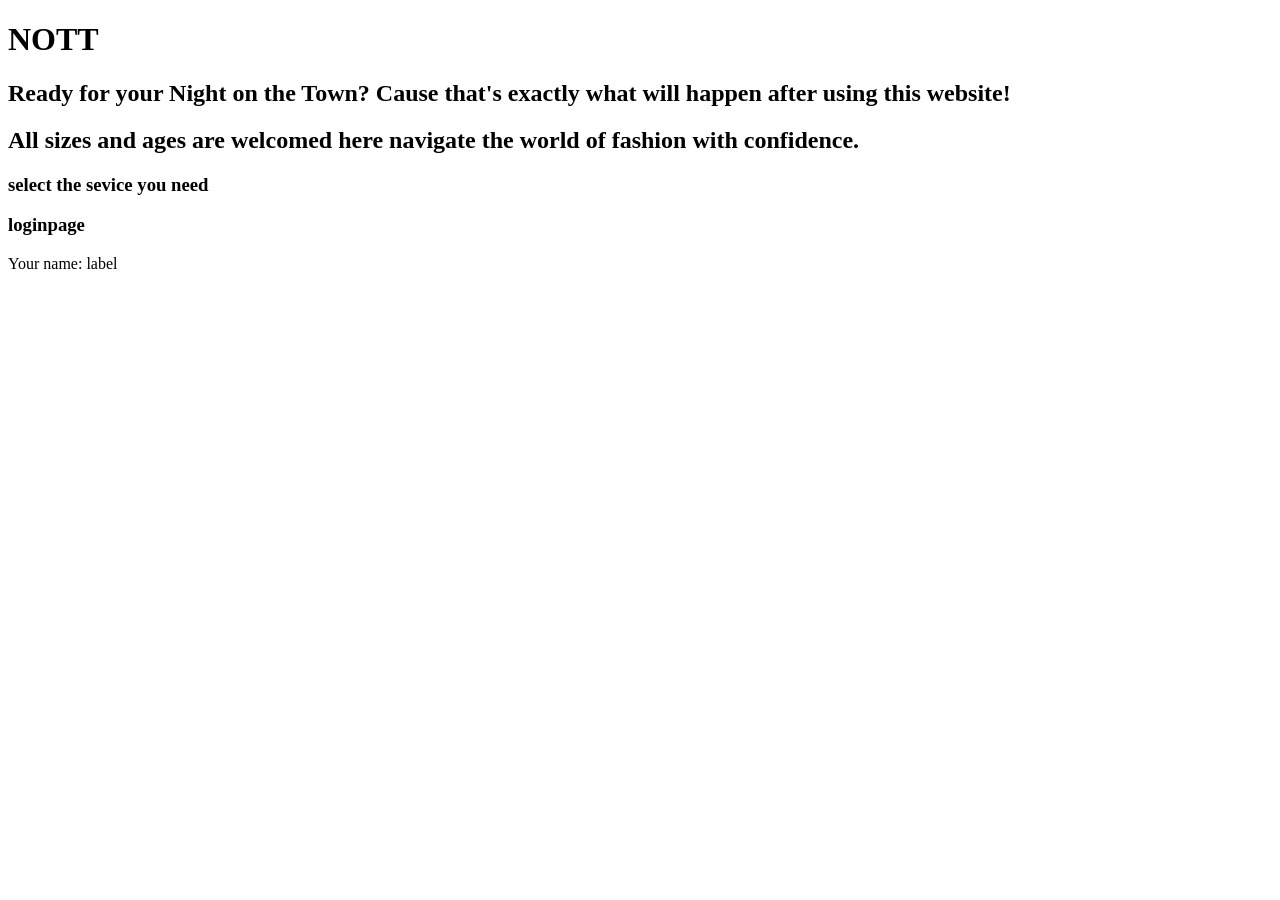
==== html_1/index.html @ d24ee5c1 "I worked on html and tried to make a website" ====
<!DOCTYPE html>
<html lang="en">
<head>
    <meta charset="UTF-8">
    <meta name="viewport" content="width=device-width, initial-scale=1.0">
    <title>NOTT</title>
</head>
<body>
    <header>
        <h1>NOTT</h1>
       <h2>Ready for your Night on the Town? Cause that's exactly what will happen after using this website!</h2>
    </header>
    <main>
        <section>
            <h2> All sizes and ages are welcomed here navigate the world of fashion with confidence.</h2>
        </section>
<H3>select the sevice you need<h3>
    <h3> loginpage</h3>
    <form>
        <label for= name> Your name: label</name>
    </form>

</h3>
</li>
</H3>
    </section>
    
</main>
    
    
</body>


</html>
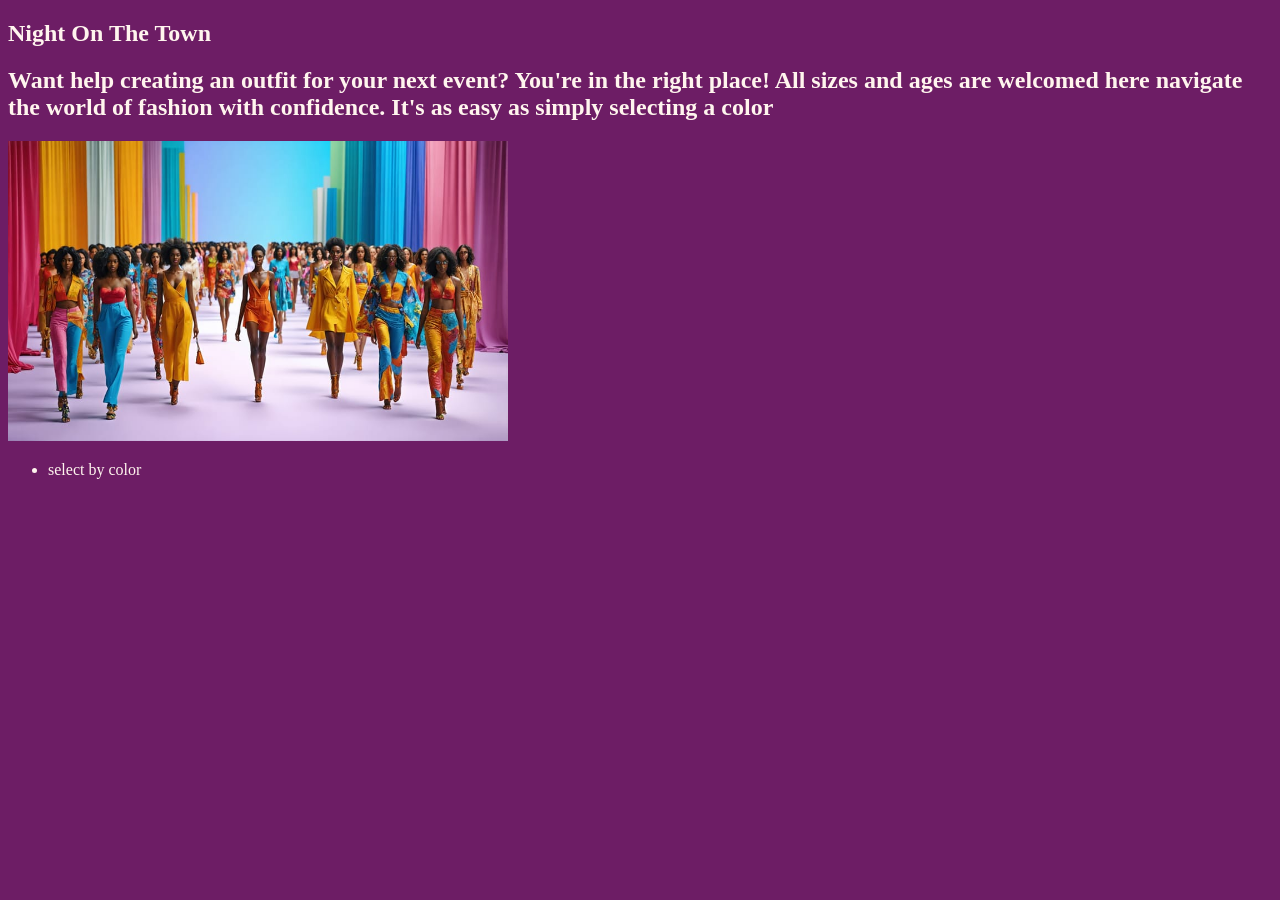
==== commit b1bf95e4: "Added CSS to my website" ====
--- a/html_1/index.html
+++ b/html_1/index.html
@@ -1,34 +1,26 @@
 <!DOCTYPE html>
 <html lang="en">
-<head>
-    <meta charset="UTF-8">
-    <meta name="viewport" content="width=device-width, initial-scale=1.0">
-    <title>NOTT</title>
-</head>
-<body>
-    <header>
-        <h1>NOTT</h1>
-       <h2>Ready for your Night on the Town? Cause that's exactly what will happen after using this website!</h2>
-    </header>
-    <main>
-        <section>
-            <h2> All sizes and ages are welcomed here navigate the world of fashion with confidence.</h2>
-        </section>
-<H3>select the sevice you need<h3>
-    <h3> loginpage</h3>
-    <form>
-        <label for= name> Your name: label</name>
-    </form>
+<head> 
+<title>NOTT</title>
+   
+    <link rel="stylesheet" href="style.css">
 
-</h3>
-</li>
-</H3>
+    </head>  
+    
+    <body>
+        
+   
+    <section>
+    <h1>Night On The Town</h1>
+       <h2>Want help creating an outfit for your next event? You're in the right place!
+        All sizes and ages are welcomed here navigate the world of fashion with confidence.
+    It's as easy as simply selecting a color</h2>
+    <img src="diverse-fashion-revolution.jpeg" alt="runway" width="500px" height="300">
     </section>
-    
-</main>
-    
-    
-</body>
 
+    <ul>
+        <li> select by color </li>
+    </ul>
+ </body>
 
-</html>+    </html>
--- a/html_1/style.css
+++ b/html_1/style.css
@@ -0,0 +1,8 @@
+body{
+    background-color: rgb(109, 29, 101);
+    color: seashell;
+}
+h1{
+    color:rgb(255, 255, 255)
+    font size: 50px;
+}
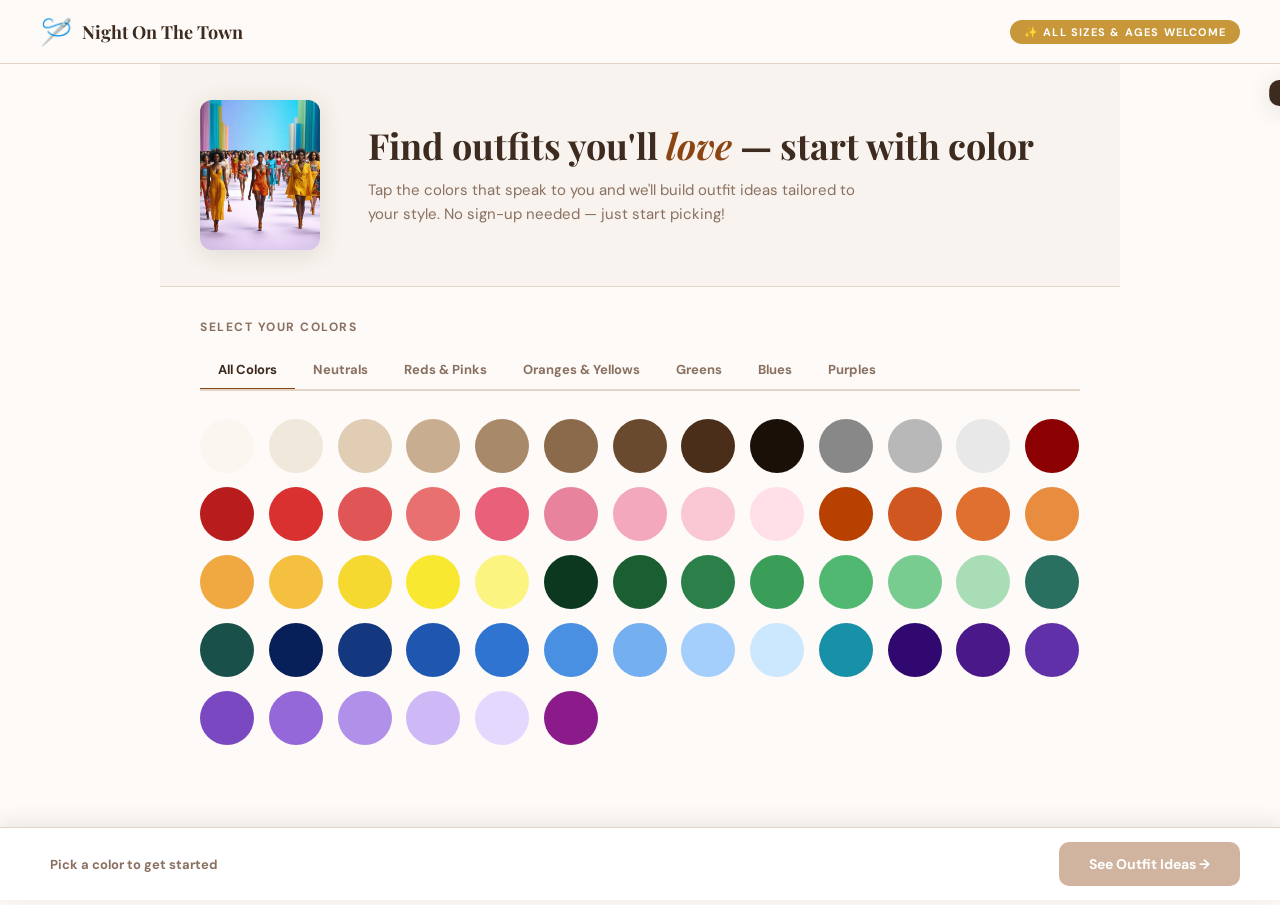
==== commit d9a8ba50: "Added CSS to my website" ====
--- a/html_1/index.html
+++ b/html_1/index.html
@@ -1,26 +1,524 @@
 <!DOCTYPE html>
 <html lang="en">
-<head> 
-<title>NOTT</title>
-   
-    <link rel="stylesheet" href="style.css">
-
-    </head>  
-    
-    <body>
-        
-   
-    <section>
-    <h1>Night On The Town</h1>
-       <h2>Want help creating an outfit for your next event? You're in the right place!
-        All sizes and ages are welcomed here navigate the world of fashion with confidence.
-    It's as easy as simply selecting a color</h2>
-    <img src="diverse-fashion-revolution.jpeg" alt="runway" width="500px" height="300">
-    </section>
-
-    <ul>
-        <li> select by color </li>
-    </ul>
- </body>
-
-    </html>+<head>
+  <meta charset="UTF-8">
+  <meta name="viewport" content="width=device-width, initial-scale=1.0">
+  <title>NOTT – Night On The Town</title>
+  <link href="https://fonts.googleapis.com/css2?family=Playfair+Display:ital,wght@0,400;0,700;1,400&family=DM+Sans:wght@300;400;500;700&display=swap" rel="stylesheet">
+  <style>
+    *, *::before, *::after { box-sizing: border-box; margin: 0; padding: 0; }
+
+    :root {
+      --cream:       #F8F3EE;
+      --warm-white:  #FDFAF7;
+      --brown-dark:  #3D2B1F;
+      --brown-mid:   #7B5240;
+      --brown-btn:   #8B4513;
+      --brown-light: #C9A882;
+      --gold:        #C8973A;
+      --border:      #E2D5C8;
+      --muted:       #8A7060;
+      --font-h:      'Playfair Display', Georgia, serif;
+      --font-b:      'DM Sans', sans-serif;
+      --shadow:      0 4px 24px rgba(61,43,31,0.12);
+    }
+
+    body {
+      font-family: var(--font-b);
+      background: var(--warm-white);
+      color: var(--brown-dark);
+      min-height: 100vh;
+      display: flex;
+      flex-direction: column;
+    }
+
+    /* ===================== HEADER ===================== */
+    .site-header {
+      background: var(--warm-white);
+      border-bottom: 1px solid var(--border);
+      padding: 0 40px;
+      height: 64px;
+      display: flex;
+      align-items: center;
+      justify-content: space-between;
+      position: sticky; top: 0; z-index: 200;
+      flex-shrink: 0;
+    }
+
+    .logo { display: flex; align-items: center; gap: 10px; }
+    .logo-icon { font-size: 26px; }
+    .logo-text {
+      font-family: var(--font-h);
+      font-size: 18px; font-weight: 700;
+      color: var(--brown-dark);
+    }
+
+    .header-tag {
+      background: var(--gold); color: white;
+      font-size: 11px; font-weight: 700;
+      letter-spacing: 1.2px; text-transform: uppercase;
+      padding: 5px 14px; border-radius: 20px;
+    }
+
+    /* ===================== HERO BANNER ===================== */
+    .hero-banner {
+      background: var(--cream);
+      border-bottom: 1px solid var(--border);
+      padding: 36px 40px;
+      display: flex;
+      align-items: center;
+      gap: 48px;
+      max-width: 960px;
+      margin: 0 auto;
+      width: 100%;
+    }
+
+    .hero-banner img {
+      width: 120px; height: 150px;
+      object-fit: cover; border-radius: 12px;
+      box-shadow: var(--shadow); flex-shrink: 0;
+    }
+
+    .hero-text h1 {
+      font-family: var(--font-h);
+      font-size: 36px; line-height: 1.2;
+      color: var(--brown-dark); margin-bottom: 10px;
+    }
+    .hero-text h1 em { font-style: italic; color: var(--brown-btn); }
+    .hero-text p {
+      font-size: 15px; color: var(--muted);
+      line-height: 1.6; max-width: 500px;
+    }
+
+    /* ===================== COLOR SECTION ===================== */
+    .colors-wrap {
+      flex: 1;
+      max-width: 960px; margin: 0 auto;
+      width: 100%; padding: 32px 40px 160px;
+    }
+
+    .section-label {
+      font-size: 12px; font-weight: 700;
+      letter-spacing: 1.5px; text-transform: uppercase;
+      color: var(--muted); margin-bottom: 16px;
+    }
+
+    /* Filter tabs */
+    .filter-bar {
+      display: flex;
+      border-bottom: 2px solid var(--border);
+      overflow-x: auto; margin-bottom: 28px;
+    }
+    .filter-tab {
+      background: none; border: none;
+      padding: 10px 18px;
+      font-family: var(--font-b); font-size: 13px; font-weight: 700;
+      color: var(--muted); cursor: pointer; white-space: nowrap;
+      border-bottom: 3px solid transparent; margin-bottom: -2px;
+      transition: all .2s;
+    }
+    .filter-tab:hover { color: var(--brown-dark); }
+    .filter-tab.active { color: var(--brown-dark); border-bottom-color: var(--brown-btn); }
+
+    /* Color grid */
+    .color-grid {
+      display: grid;
+      grid-template-columns: repeat(auto-fill, minmax(54px, 1fr));
+      gap: 14px;
+    }
+
+    .swatch {
+      width: 54px; height: 54px; border-radius: 50%;
+      cursor: pointer;
+      border: 3px solid transparent;
+      transition: transform .15s, box-shadow .15s, border-color .15s;
+      position: relative;
+    }
+    .swatch:hover { transform: scale(1.16); box-shadow: 0 4px 14px rgba(0,0,0,.25); }
+    .swatch.selected {
+      border-color: var(--brown-dark);
+      box-shadow: 0 0 0 4px var(--brown-light);
+      transform: scale(1.12);
+    }
+    .swatch.selected::after {
+      content: '✓';
+      position: absolute; inset: 0;
+      display: flex; align-items: center; justify-content: center;
+      font-size: 20px; font-weight: 900; color: white;
+      text-shadow: 0 1px 4px rgba(0,0,0,.6);
+    }
+
+    /* ===================== BOTTOM BAR ===================== */
+    .bottom-bar {
+      position: fixed; bottom: 0; left: 0; right: 0;
+      background: white; border-top: 1px solid var(--border);
+      padding: 14px 40px;
+      display: flex; align-items: center; justify-content: space-between;
+      box-shadow: 0 -4px 20px rgba(61,43,31,.1);
+      z-index: 100; gap: 16px;
+    }
+
+    .bar-left { display: flex; align-items: center; gap: 10px; flex: 1; min-width: 0; }
+
+    #chip-row { display: flex; gap: 6px; flex-shrink: 0; }
+    .chip {
+      width: 26px; height: 26px; border-radius: 50%;
+      border: 2px solid white;
+      box-shadow: 0 0 0 1px var(--border);
+      cursor: pointer; flex-shrink: 0;
+      transition: transform .15s;
+    }
+    .chip:hover { transform: scale(1.25); }
+
+    #count-label {
+      font-size: 13px; font-weight: 700;
+      color: var(--muted); white-space: nowrap;
+    }
+
+    .btn-outfits {
+      background: var(--brown-btn); color: white;
+      font-family: var(--font-b); font-size: 14px; font-weight: 700;
+      padding: 13px 30px; border: none; border-radius: 10px;
+      cursor: pointer; opacity: .4;
+      transition: all .2s; white-space: nowrap; flex-shrink: 0;
+    }
+    .btn-outfits.ready { opacity: 1; }
+    .btn-outfits.ready:hover { background: var(--brown-dark); transform: translateY(-1px); }
+
+    /* ===================== TOAST ===================== */
+    .toast {
+      position: fixed; top: 80px; right: 24px;
+      background: var(--brown-dark); color: white;
+      padding: 13px 22px; border-radius: 10px;
+      font-size: 13px; font-weight: 500;
+      box-shadow: var(--shadow); z-index: 999;
+      transform: translateX(130%); transition: transform .3s ease;
+      max-width: 280px;
+    }
+    .toast.show { transform: translateX(0); }
+
+    /* ===================== FOOTER ===================== */
+    .site-footer {
+      background: var(--cream); border-top: 1px solid var(--border);
+      padding: 20px 40px; text-align: center;
+      font-size: 12px; color: var(--muted);
+      flex-shrink: 0;
+    }
+
+    /* ===================== RESPONSIVE ===================== */
+    @media (max-width: 640px) {
+      .site-header { padding: 0 20px; }
+      .hero-banner { padding: 24px 20px; gap: 20px; }
+      .hero-banner img { width: 80px; height: 100px; }
+      .hero-text h1 { font-size: 24px; }
+      .colors-wrap { padding: 24px 20px 160px; }
+      .bottom-bar { flex-direction: column; padding: 14px 20px; gap: 10px; }
+      .bar-left { width: 100%; justify-content: center; }
+      .btn-outfits { width: 100%; text-align: center; }
+      .header-tag { display: none; }
+    }
+  </style>
+</head>
+<body>
+
+  <!-- HEADER -->
+  <header class="site-header">
+    <div class="logo">
+      <span class="logo-icon">🪡</span>
+      <span class="logo-text">Night On The Town</span>
+    </div>
+    <span class="header-tag">✨ All sizes &amp; ages welcome</span>
+  </header>
+
+  <!-- HERO BANNER -->
+  <div class="hero-banner">
+    <img src="diverse-fashion-revolution.jpeg" alt="Diverse colorful fashion">
+    <div class="hero-text">
+      <h1>Find outfits you'll <em>love</em> — start with color</h1>
+      <p>Tap the colors that speak to you and we'll build outfit ideas tailored to your style. No sign-up needed — just start picking!</p>
+    </div>
+  </div>
+
+  <!-- COLOR PICKER -->
+  <div class="colors-wrap">
+    <p class="section-label">Select your colors</p>
+
+    <div class="filter-bar">
+      <button class="filter-tab active" onclick="filterColors(this, 'all')">All Colors</button>
+      <button class="filter-tab" onclick="filterColors(this, 'neutral')">Neutrals</button>
+      <button class="filter-tab" onclick="filterColors(this, 'red')">Reds &amp; Pinks</button>
+      <button class="filter-tab" onclick="filterColors(this, 'orange')">Oranges &amp; Yellows</button>
+      <button class="filter-tab" onclick="filterColors(this, 'green')">Greens</button>
+      <button class="filter-tab" onclick="filterColors(this, 'blue')">Blues</button>
+      <button class="filter-tab" onclick="filterColors(this, 'purple')">Purples</button>
+    </div>
+
+    <div class="color-grid" id="color-grid"></div>
+  </div>
+
+  <!-- FIXED BOTTOM BAR -->
+  <div class="bottom-bar">
+    <div class="bar-left">
+      <div id="chip-row"></div>
+      <span id="count-label">Pick a color to get started</span>
+    </div>
+    <button class="btn-outfits" id="outfit-btn" onclick="seeOutfits()">See Outfit Ideas →</button>
+  </div>
+
+  <!-- TOAST -->
+  <div class="toast" id="toast"></div>
+
+  <script>
+    // ============================================================
+    // COLOR DATA — 58 colors across 6 categories
+    // ============================================================
+    var COLORS = [
+      // Neutrals
+      { hex: '#FAF7F0', name: 'Snow',        cat: 'neutral' },
+      { hex: '#F0E8DA', name: 'Linen',       cat: 'neutral' },
+      { hex: '#E0CDB4', name: 'Sand',        cat: 'neutral' },
+      { hex: '#C8AD90', name: 'Wheat',       cat: 'neutral' },
+      { hex: '#A88A6A', name: 'Tan',         cat: 'neutral' },
+      { hex: '#8A6A4A', name: 'Caramel',     cat: 'neutral' },
+      { hex: '#6A4A2E', name: 'Coffee',      cat: 'neutral' },
+      { hex: '#4A2E1A', name: 'Espresso',    cat: 'neutral' },
+      { hex: '#1A1008', name: 'Midnight',    cat: 'neutral' },
+      { hex: '#888888', name: 'Gray',        cat: 'neutral' },
+      { hex: '#B8B8B8', name: 'Silver',      cat: 'neutral' },
+      { hex: '#E8E8E8', name: 'Mist',        cat: 'neutral' },
+      // Reds & Pinks
+      { hex: '#8B0000', name: 'Crimson',     cat: 'red' },
+      { hex: '#B81C1C', name: 'Cherry',      cat: 'red' },
+      { hex: '#D93030', name: 'Flame',       cat: 'red' },
+      { hex: '#E05555', name: 'Tomato',      cat: 'red' },
+      { hex: '#E87070', name: 'Coral Red',   cat: 'red' },
+      { hex: '#E8607A', name: 'Punch',       cat: 'red' },
+      { hex: '#E8839D', name: 'Blush',       cat: 'red' },
+      { hex: '#F4A8BC', name: 'Rose',        cat: 'red' },
+      { hex: '#FAC8D5', name: 'Petal',       cat: 'red' },
+      { hex: '#FFE0E8', name: 'Blush White', cat: 'red' },
+      // Oranges & Yellows
+      { hex: '#B84000', name: 'Burnt',       cat: 'orange' },
+      { hex: '#D05820', name: 'Rust',        cat: 'orange' },
+      { hex: '#E07030', name: 'Pumpkin',     cat: 'orange' },
+      { hex: '#E88D40', name: 'Tangerine',   cat: 'orange' },
+      { hex: '#F0A840', name: 'Amber',       cat: 'orange' },
+      { hex: '#F5C040', name: 'Honey',       cat: 'orange' },
+      { hex: '#F5D830', name: 'Marigold',    cat: 'orange' },
+      { hex: '#F8E830', name: 'Lemon',       cat: 'orange' },
+      { hex: '#FCF480', name: 'Butter',      cat: 'orange' },
+      // Greens
+      { hex: '#0D3820', name: 'Forest',      cat: 'green' },
+      { hex: '#1A5E32', name: 'Hunter',      cat: 'green' },
+      { hex: '#2A8048', name: 'Emerald',     cat: 'green' },
+      { hex: '#3A9E58', name: 'Jade',        cat: 'green' },
+      { hex: '#50B870', name: 'Mint',        cat: 'green' },
+      { hex: '#78CC90', name: 'Spring',      cat: 'green' },
+      { hex: '#A8DDB5', name: 'Celadon',     cat: 'green' },
+      { hex: '#2A7060', name: 'Teal',        cat: 'green' },
+      { hex: '#1A504A', name: 'Pine',        cat: 'green' },
+      // Blues
+      { hex: '#08205A', name: 'Navy',        cat: 'blue' },
+      { hex: '#143880', name: 'Royal',       cat: 'blue' },
+      { hex: '#1E56B0', name: 'Cobalt',      cat: 'blue' },
+      { hex: '#2E74D0', name: 'Azure',       cat: 'blue' },
+      { hex: '#4A90E2', name: 'Sky',         cat: 'blue' },
+      { hex: '#74B0F0', name: 'Cornflower',  cat: 'blue' },
+      { hex: '#A4CEFC', name: 'Powder',      cat: 'blue' },
+      { hex: '#CCE8FF', name: 'Ice',         cat: 'blue' },
+      { hex: '#1890A8', name: 'Peacock',     cat: 'blue' },
+      // Purples
+      { hex: '#300870', name: 'Indigo',      cat: 'purple' },
+      { hex: '#4A1888', name: 'Violet',      cat: 'purple' },
+      { hex: '#6030A8', name: 'Plum',        cat: 'purple' },
+      { hex: '#7A48C0', name: 'Amethyst',    cat: 'purple' },
+      { hex: '#9468D8', name: 'Lavender',    cat: 'purple' },
+      { hex: '#B090E8', name: 'Wisteria',    cat: 'purple' },
+      { hex: '#CEB8F5', name: 'Lilac',       cat: 'purple' },
+      { hex: '#E4D8FF', name: 'Pale Violet', cat: 'purple' },
+      { hex: '#8B1A8B', name: 'Magenta',     cat: 'purple' },
+    ];
+
+    // ============================================================
+    // STATE
+    // ============================================================
+    var selectedHexes = [];      // array of selected hex strings
+    var currentFilter = 'all';   // active category filter
+
+    // Math variables
+    var totalColors      = COLORS.length;
+    var totalCategories  = 6;
+    var avgPerCategory   = Math.floor(totalColors / totalCategories);
+
+    console.log('NOTT loaded. Colors: ' + totalColors + ', avg per category: ' + avgPerCategory);
+
+    // ============================================================
+    // buildGrid(filter)
+    // Renders swatches for the given category filter.
+    // ============================================================
+    function buildGrid(filter) {
+      var grid = document.getElementById('color-grid');
+      grid.innerHTML = '';
+
+      // Filter array to matching colors only
+      var visible = COLORS.filter(function(c) {
+        return filter === 'all' || c.cat === filter;
+      });
+
+      // Loop: create one swatch per color
+      visible.forEach(function(colorObj) {
+        var swatch = document.createElement('div');
+        swatch.className = 'swatch';
+        swatch.style.backgroundColor = colorObj.hex;
+        swatch.title = colorObj.name;
+
+        // Restore selected state if already chosen
+        if (selectedHexes.indexOf(colorObj.hex) !== -1) {
+          swatch.classList.add('selected');
+        }
+
+        swatch.addEventListener('click', function() {
+          toggleColor(colorObj.hex, swatch);
+        });
+
+        grid.appendChild(swatch);
+      });
+
+      console.log('Grid: filter=' + filter + ', showing ' + visible.length + ' colors');
+    }
+
+    // ============================================================
+    // toggleColor(hex, el)
+    // Selects or deselects a color and updates the bottom bar.
+    // ============================================================
+    function toggleColor(hex, el) {
+      var index = selectedHexes.indexOf(hex);
+      var alreadySelected = index !== -1;   // boolean
+
+      if (alreadySelected) {
+        selectedHexes.splice(index, 1);
+        el.classList.remove('selected');
+      } else {
+        selectedHexes.push(hex);
+        el.classList.add('selected');
+      }
+
+      updateBottomBar();
+      console.log('Selection count: ' + selectedHexes.length);
+    }
+
+    // ============================================================
+    // filterColors(btn, category)
+    // Switches the active filter tab and rebuilds the grid.
+    // ============================================================
+    function filterColors(btn, category) {
+      document.querySelectorAll('.filter-tab').forEach(function(t) {
+        t.classList.remove('active');
+      });
+      btn.classList.add('active');
+      currentFilter = category;
+      buildGrid(category);
+    }
+
+    // ============================================================
+    // updateBottomBar()
+    // Syncs chips, count label, and button readiness.
+    // ============================================================
+    function updateBottomBar() {
+      var chipRow   = document.getElementById('chip-row');
+      var countEl   = document.getElementById('count-label');
+      var outfitBtn = document.getElementById('outfit-btn');
+
+      // Rebuild chips (show up to 8)
+      chipRow.innerHTML = '';
+      var maxChips = 8;
+      var shown    = selectedHexes.slice(0, maxChips);
+
+      shown.forEach(function(hex) {
+        var chip = document.createElement('div');
+        chip.className = 'chip';
+        chip.style.backgroundColor = hex;
+        chip.title = 'Remove this color';
+        chip.addEventListener('click', function() { removeColor(hex); });
+        chipRow.appendChild(chip);
+      });
+
+      // Count label — if/else with math
+      var total    = selectedHexes.length;
+      var overflow = total - shown.length;   // math: subtraction
+
+      if (total === 0) {
+        countEl.textContent = 'Pick a color to get started';
+      } else if (total === 1) {
+        countEl.textContent = '1 color selected';
+      } else if (overflow > 0) {
+        countEl.textContent = total + ' selected (+' + overflow + ' more)';
+      } else {
+        countEl.textContent = total + ' colors selected';
+      }
+
+      // Enable button if at least 1 color chosen
+      if (total >= 1) {
+        outfitBtn.classList.add('ready');
+      } else {
+        outfitBtn.classList.remove('ready');
+      }
+    }
+
+    // ============================================================
+    // removeColor(hex)
+    // Deselects a color via its chip in the bottom bar.
+    // ============================================================
+    function removeColor(hex) {
+      var index = selectedHexes.indexOf(hex);
+      if (index !== -1) { selectedHexes.splice(index, 1); }
+
+      // Deselect matching swatch in the grid
+      document.querySelectorAll('.swatch').forEach(function(s) {
+        var r = parseInt(hex.slice(1,3), 16);
+        var g = parseInt(hex.slice(3,5), 16);
+        var b = parseInt(hex.slice(5,7), 16);
+        if (s.style.backgroundColor === 'rgb(' + r + ', ' + g + ', ' + b + ')') {
+          s.classList.remove('selected');
+        }
+      });
+
+      updateBottomBar();
+    }
+
+    // ============================================================
+    // seeOutfits()
+    // Called when the outfit button is clicked.
+    // ============================================================
+    function seeOutfits() {
+      var total = selectedHexes.length;
+
+      if (total === 0) {
+        showToast('👆 Pick at least one color first!');
+      } else {
+        // Math: outfit combos based on selection count
+        var combos = total * 3;
+        showToast('🎉 ' + total + ' color(s) chosen! Generating ' + combos + ' outfit ideas…');
+        console.log('Outfit generation: ' + total + ' colors, ' + combos + ' combos');
+      }
+    }
+
+    // ============================================================
+    // showToast(msg) — floating notification for 3 seconds
+    // ============================================================
+    function showToast(msg) {
+      var toast = document.getElementById('toast');
+      toast.textContent = msg;
+      toast.classList.add('show');
+      setTimeout(function() { toast.classList.remove('show'); }, 3000);
+    }
+
+    // ============================================================
+    // INIT — build the grid immediately on page load
+    // ============================================================
+    buildGrid('all');
+    console.log('NOTT ready — no login required!');
+  </script>
+
+</body>
+</html>
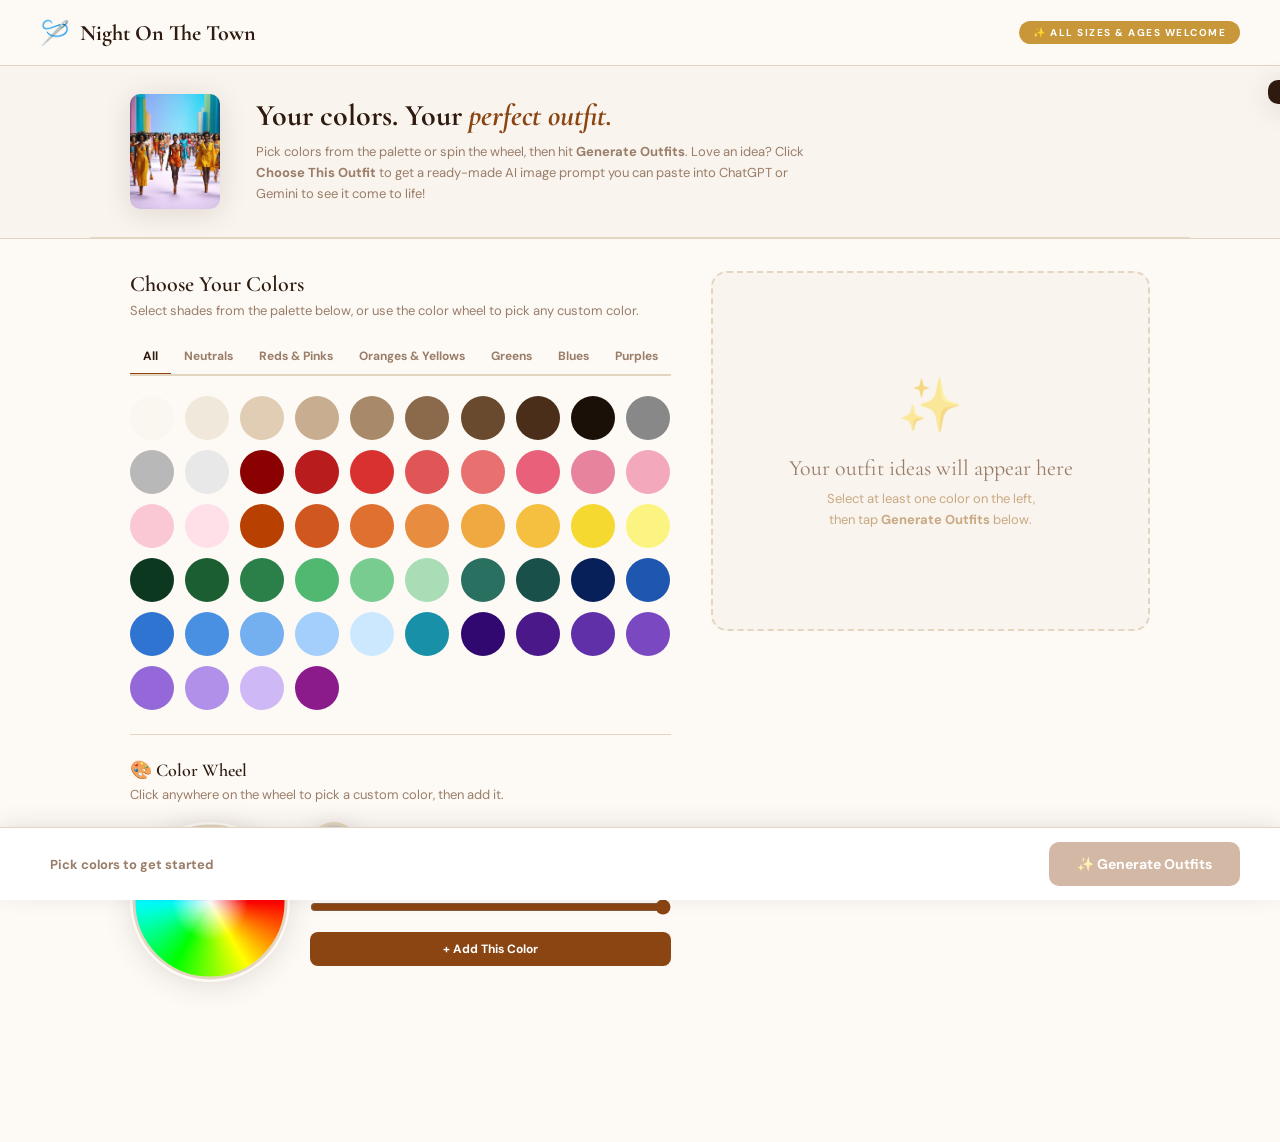
==== commit bcc13050: "Added color wheel and generator" ====
--- a/html_1/index.html
+++ b/html_1/index.html
@@ -4,218 +4,371 @@
   <meta charset="UTF-8">
   <meta name="viewport" content="width=device-width, initial-scale=1.0">
   <title>NOTT – Night On The Town</title>
-  <link href="https://fonts.googleapis.com/css2?family=Playfair+Display:ital,wght@0,400;0,700;1,400&family=DM+Sans:wght@300;400;500;700&display=swap" rel="stylesheet">
+  <link href="https://fonts.googleapis.com/css2?family=Cormorant+Garamond:ital,wght@0,400;0,600;0,700;1,400;1,600&family=DM+Sans:wght@300;400;500;700&display=swap" rel="stylesheet">
   <style>
     *, *::before, *::after { box-sizing: border-box; margin: 0; padding: 0; }
 
     :root {
-      --cream:       #F8F3EE;
-      --warm-white:  #FDFAF7;
-      --brown-dark:  #3D2B1F;
-      --brown-mid:   #7B5240;
-      --brown-btn:   #8B4513;
-      --brown-light: #C9A882;
-      --gold:        #C8973A;
-      --border:      #E2D5C8;
-      --muted:       #8A7060;
-      --font-h:      'Playfair Display', Georgia, serif;
-      --font-b:      'DM Sans', sans-serif;
-      --shadow:      0 4px 24px rgba(61,43,31,0.12);
+      --cream:      #F9F4EE;
+      --off-white:  #FDFAF6;
+      --brown-dark: #2E1A0E;
+      --brown-mid:  #7A4E2D;
+      --brown-btn:  #8B4513;
+      --brown-lite: #C9A882;
+      --gold:       #C8973A;
+      --border:     #E4D5C0;
+      --muted:      #9A7D68;
+      --font-h:     'Cormorant Garamond', Georgia, serif;
+      --font-b:     'DM Sans', sans-serif;
+      --shadow:     0 4px 28px rgba(46,26,14,0.13);
     }
 
     body {
       font-family: var(--font-b);
-      background: var(--warm-white);
+      background: var(--off-white);
       color: var(--brown-dark);
       min-height: 100vh;
-      display: flex;
-      flex-direction: column;
-    }
-
-    /* ===================== HEADER ===================== */
+    }
+
+    /* ── HEADER ── */
     .site-header {
-      background: var(--warm-white);
+      background: var(--off-white);
       border-bottom: 1px solid var(--border);
       padding: 0 40px;
-      height: 64px;
-      display: flex;
-      align-items: center;
-      justify-content: space-between;
-      position: sticky; top: 0; z-index: 200;
-      flex-shrink: 0;
-    }
-
+      height: 66px;
+      display: flex; align-items: center; justify-content: space-between;
+      position: sticky; top: 0; z-index: 300;
+    }
     .logo { display: flex; align-items: center; gap: 10px; }
-    .logo-icon { font-size: 26px; }
-    .logo-text {
-      font-family: var(--font-h);
-      font-size: 18px; font-weight: 700;
-      color: var(--brown-dark);
-    }
-
+    .logo-icon { font-size: 24px; }
+    .logo-text { font-family: var(--font-h); font-size: 22px; font-weight: 700; color: var(--brown-dark); }
     .header-tag {
       background: var(--gold); color: white;
-      font-size: 11px; font-weight: 700;
-      letter-spacing: 1.2px; text-transform: uppercase;
-      padding: 5px 14px; border-radius: 20px;
-    }
-
-    /* ===================== HERO BANNER ===================== */
-    .hero-banner {
-      background: var(--cream);
-      border-bottom: 1px solid var(--border);
-      padding: 36px 40px;
-      display: flex;
-      align-items: center;
-      gap: 48px;
-      max-width: 960px;
-      margin: 0 auto;
-      width: 100%;
-    }
-
-    .hero-banner img {
-      width: 120px; height: 150px;
-      object-fit: cover; border-radius: 12px;
-      box-shadow: var(--shadow); flex-shrink: 0;
-    }
-
-    .hero-text h1 {
-      font-family: var(--font-h);
-      font-size: 36px; line-height: 1.2;
-      color: var(--brown-dark); margin-bottom: 10px;
-    }
-    .hero-text h1 em { font-style: italic; color: var(--brown-btn); }
-    .hero-text p {
-      font-size: 15px; color: var(--muted);
-      line-height: 1.6; max-width: 500px;
-    }
-
-    /* ===================== COLOR SECTION ===================== */
-    .colors-wrap {
-      flex: 1;
-      max-width: 960px; margin: 0 auto;
-      width: 100%; padding: 32px 40px 160px;
-    }
-
-    .section-label {
-      font-size: 12px; font-weight: 700;
-      letter-spacing: 1.5px; text-transform: uppercase;
-      color: var(--muted); margin-bottom: 16px;
-    }
-
-    /* Filter tabs */
+      font-size: 10px; font-weight: 700; letter-spacing: 1.5px;
+      text-transform: uppercase; padding: 5px 14px; border-radius: 20px;
+    }
+
+    /* ── HERO ── */
+    .hero-strip {
+      background: var(--cream); border-bottom: 1px solid var(--border);
+      padding: 28px 40px; display: flex; align-items: center; gap: 36px;
+      max-width: 1100px; margin: 0 auto; width: 100%;
+    }
+    .hero-strip img {
+      width: 90px; height: 115px; object-fit: cover;
+      border-radius: 10px; box-shadow: var(--shadow); flex-shrink: 0;
+    }
+    .hero-strip h1 { font-family: var(--font-h); font-size: 30px; line-height: 1.2; margin-bottom: 8px; }
+    .hero-strip h1 em { font-style: italic; color: var(--brown-btn); }
+    .hero-strip p { font-size: 13px; color: var(--muted); line-height: 1.6; max-width: 560px; }
+
+    /* ── MAIN GRID ── */
+    .main-wrap {
+      max-width: 1100px; margin: 0 auto;
+      padding: 32px 40px 160px;
+      display: grid;
+      grid-template-columns: 1fr 1fr;
+      gap: 40px;
+      align-items: start;
+    }
+
+    .section-title { font-family: var(--font-h); font-size: 22px; font-weight: 600; margin-bottom: 4px; }
+    .section-sub { font-size: 13px; color: var(--muted); margin-bottom: 18px; line-height: 1.5; }
+
+    /* ── FILTER TABS ── */
     .filter-bar {
-      display: flex;
-      border-bottom: 2px solid var(--border);
-      overflow-x: auto; margin-bottom: 28px;
+      display: flex; border-bottom: 2px solid var(--border);
+      overflow-x: auto; margin-bottom: 20px;
     }
     .filter-tab {
-      background: none; border: none;
-      padding: 10px 18px;
-      font-family: var(--font-b); font-size: 13px; font-weight: 700;
+      background: none; border: none; padding: 9px 13px;
+      font-family: var(--font-b); font-size: 12px; font-weight: 700;
       color: var(--muted); cursor: pointer; white-space: nowrap;
-      border-bottom: 3px solid transparent; margin-bottom: -2px;
-      transition: all .2s;
+      border-bottom: 3px solid transparent; margin-bottom: -2px; transition: all .2s;
     }
     .filter-tab:hover { color: var(--brown-dark); }
     .filter-tab.active { color: var(--brown-dark); border-bottom-color: var(--brown-btn); }
 
-    /* Color grid */
+    /* ── COLOR SWATCHES ── */
     .color-grid {
       display: grid;
-      grid-template-columns: repeat(auto-fill, minmax(54px, 1fr));
-      gap: 14px;
-    }
-
+      grid-template-columns: repeat(auto-fill, minmax(44px, 1fr));
+      gap: 10px; margin-bottom: 24px;
+    }
     .swatch {
-      width: 54px; height: 54px; border-radius: 50%;
-      cursor: pointer;
-      border: 3px solid transparent;
-      transition: transform .15s, box-shadow .15s, border-color .15s;
-      position: relative;
-    }
-    .swatch:hover { transform: scale(1.16); box-shadow: 0 4px 14px rgba(0,0,0,.25); }
+      width: 44px; height: 44px; border-radius: 50%;
+      cursor: pointer; border: 3px solid transparent;
+      transition: transform .15s, box-shadow .15s; position: relative;
+    }
+    .swatch:hover { transform: scale(1.18); box-shadow: 0 4px 14px rgba(0,0,0,.28); }
     .swatch.selected {
       border-color: var(--brown-dark);
-      box-shadow: 0 0 0 4px var(--brown-light);
+      box-shadow: 0 0 0 4px var(--brown-lite);
       transform: scale(1.12);
     }
     .swatch.selected::after {
-      content: '✓';
-      position: absolute; inset: 0;
+      content: '✓'; position: absolute; inset: 0;
       display: flex; align-items: center; justify-content: center;
-      font-size: 20px; font-weight: 900; color: white;
+      font-size: 16px; font-weight: 900; color: white;
       text-shadow: 0 1px 4px rgba(0,0,0,.6);
     }
 
-    /* ===================== BOTTOM BAR ===================== */
+    /* ── COLOR WHEEL ── */
+    .wheel-section { margin-top: 24px; padding-top: 24px; border-top: 1px solid var(--border); }
+    .wheel-wrap { display: flex; align-items: flex-start; gap: 20px; flex-wrap: wrap; }
+    #color-wheel-canvas { border-radius: 50%; cursor: crosshair; box-shadow: var(--shadow); flex-shrink: 0; }
+    .wheel-controls { display: flex; flex-direction: column; gap: 12px; flex: 1; min-width: 130px; }
+    .wheel-preview-row { display: flex; align-items: center; gap: 12px; }
+    #wheel-preview {
+      width: 48px; height: 48px; border-radius: 50%;
+      border: 3px solid var(--border); box-shadow: var(--shadow);
+      background: #ccc; flex-shrink: 0;
+    }
+    .wheel-hex { font-family: monospace; font-size: 13px; font-weight: 700; color: var(--brown-dark); }
+    .brightness-label { font-size: 11px; font-weight: 700; color: var(--muted); margin-bottom: 3px; text-transform: uppercase; letter-spacing: .8px; }
+    #brightness-slider { width: 100%; accent-color: var(--brown-btn); cursor: pointer; }
+    .btn-add-custom {
+      background: var(--brown-btn); color: white;
+      font-family: var(--font-b); font-size: 12px; font-weight: 700;
+      padding: 9px 16px; border: none; border-radius: 8px;
+      cursor: pointer; transition: background .2s;
+    }
+    .btn-add-custom:hover { background: var(--brown-dark); }
+    .custom-chips { display: flex; flex-wrap: wrap; gap: 7px; }
+    .custom-chip {
+      width: 30px; height: 30px; border-radius: 50%;
+      cursor: pointer; border: 2px solid white;
+      box-shadow: 0 0 0 2px var(--border); transition: transform .15s;
+    }
+    .custom-chip:hover { transform: scale(1.2); }
+    .custom-chip.selected { box-shadow: 0 0 0 3px var(--brown-dark); }
+
+    /* ── RIGHT COLUMN ── */
+    .results-col { position: sticky; top: 80px; }
+
+    .results-placeholder {
+      display: flex; flex-direction: column;
+      align-items: center; justify-content: center;
+      background: var(--cream); border: 2px dashed var(--border);
+      border-radius: 16px; padding: 48px 24px; text-align: center;
+      min-height: 360px;
+    }
+    .placeholder-icon { font-size: 52px; margin-bottom: 16px; opacity: .45; }
+    .placeholder-text { font-family: var(--font-h); font-size: 22px; color: var(--muted); margin-bottom: 8px; }
+    .placeholder-sub { font-size: 13px; color: var(--brown-lite); line-height: 1.6; }
+
+    /* Loading */
+    .loading-wrap {
+      display: none; flex-direction: column;
+      align-items: center; justify-content: center;
+      padding: 60px 24px; text-align: center;
+      background: var(--cream); border-radius: 16px; min-height: 360px;
+    }
+    .spinner {
+      width: 44px; height: 44px;
+      border: 4px solid var(--border); border-top-color: var(--brown-btn);
+      border-radius: 50%; animation: spin .8s linear infinite; margin-bottom: 18px;
+    }
+    @keyframes spin { to { transform: rotate(360deg); } }
+    .loading-text { font-family: var(--font-h); font-size: 22px; color: var(--muted); }
+    .loading-sub { font-size: 13px; color: var(--brown-lite); margin-top: 6px; }
+
+    /* Results */
+    #outfit-results { display: none; }
+    .results-header {
+      display: flex; align-items: center; justify-content: space-between;
+      margin-bottom: 16px;
+    }
+    .results-header h2 { font-family: var(--font-h); font-size: 22px; }
+    .btn-regenerate {
+      background: none; border: 1px solid var(--border);
+      color: var(--muted); font-family: var(--font-b);
+      font-size: 12px; font-weight: 700; padding: 7px 14px;
+      border-radius: 8px; cursor: pointer; transition: all .2s;
+    }
+    .btn-regenerate:hover { border-color: var(--brown-mid); color: var(--brown-mid); }
+
+    /* ── OUTFIT CARDS ── */
+    .outfit-cards { display: flex; flex-direction: column; gap: 14px; max-height: 72vh; overflow-y: auto; padding-right: 4px; }
+    .outfit-cards::-webkit-scrollbar { width: 4px; }
+    .outfit-cards::-webkit-scrollbar-thumb { background: var(--border); border-radius: 4px; }
+
+    .outfit-card {
+      background: white; border: 1px solid var(--border);
+      border-radius: 14px; padding: 18px 20px;
+      box-shadow: 0 2px 10px rgba(46,26,14,.06);
+      transition: transform .2s, box-shadow .2s;
+    }
+    .outfit-card:hover { transform: translateY(-2px); box-shadow: var(--shadow); }
+
+    .outfit-card-header {
+      display: flex; align-items: flex-start;
+      justify-content: space-between; gap: 12px; margin-bottom: 14px;
+    }
+    .outfit-name { font-family: var(--font-h); font-size: 20px; font-weight: 600; }
+    .outfit-vibe {
+      font-size: 10px; font-weight: 700; letter-spacing: 1px; text-transform: uppercase;
+      color: var(--brown-btn); background: #F9F0E8; border: 1px solid #E8D5B8;
+      padding: 3px 10px; border-radius: 20px; white-space: nowrap; margin-top: 3px;
+    }
+
+    /* Clothing rows */
+    .clothing-rows { display: flex; flex-direction: column; gap: 10px; margin-bottom: 16px; }
+    .clothing-row {
+      display: flex; align-items: center; gap: 12px;
+      background: var(--cream); border-radius: 10px; padding: 10px 14px;
+    }
+    .clothing-icon { font-size: 20px; flex-shrink: 0; width: 28px; text-align: center; }
+    .clothing-info { flex: 1; min-width: 0; }
+    .clothing-label { font-size: 10px; font-weight: 700; color: var(--muted); text-transform: uppercase; letter-spacing: .8px; margin-bottom: 2px; }
+    .clothing-item { font-size: 13px; font-weight: 600; color: var(--brown-dark); }
+    .clothing-tip { font-size: 11px; color: var(--muted); margin-top: 1px; }
+    .color-dot {
+      width: 22px; height: 22px; border-radius: 50%; flex-shrink: 0;
+      border: 2px solid white; box-shadow: 0 0 0 1px var(--border);
+    }
+
+    /* Choose button */
+    .btn-choose {
+      width: 100%; padding: 12px;
+      background: var(--brown-btn); color: white;
+      font-family: var(--font-b); font-size: 13px; font-weight: 700;
+      border: none; border-radius: 10px; cursor: pointer;
+      transition: background .2s; display: flex; align-items: center;
+      justify-content: center; gap: 8px;
+    }
+    .btn-choose:hover { background: var(--brown-dark); }
+
+    /* ── PROMPT MODAL ── */
+    .modal-overlay {
+      display: none; position: fixed; inset: 0;
+      background: rgba(46,26,14,.55); z-index: 500;
+      align-items: center; justify-content: center;
+      padding: 20px;
+    }
+    .modal-overlay.open { display: flex; }
+
+    .modal {
+      background: white; border-radius: 20px;
+      width: 100%; max-width: 540px;
+      box-shadow: 0 20px 60px rgba(46,26,14,.25);
+      overflow: hidden; animation: slideUp .25s ease;
+    }
+    @keyframes slideUp { from { transform: translateY(24px); opacity: 0; } to { transform: translateY(0); opacity: 1; } }
+
+    .modal-header {
+      background: var(--cream); border-bottom: 1px solid var(--border);
+      padding: 20px 24px; display: flex; align-items: center; justify-content: space-between;
+    }
+    .modal-title { font-family: var(--font-h); font-size: 22px; font-weight: 700; }
+    .modal-close {
+      background: none; border: none; font-size: 22px;
+      color: var(--muted); cursor: pointer; padding: 4px 8px;
+      border-radius: 6px; transition: background .2s;
+    }
+    .modal-close:hover { background: var(--border); }
+
+    .modal-body { padding: 22px 24px; }
+
+    .modal-intro { font-size: 13px; color: var(--muted); line-height: 1.6; margin-bottom: 16px; }
+
+    .prompt-box {
+      background: var(--cream); border: 1px solid var(--border);
+      border-radius: 10px; padding: 16px; margin-bottom: 16px;
+      font-size: 13px; line-height: 1.7; color: var(--brown-dark);
+      font-family: var(--font-b); position: relative;
+    }
+    .prompt-text { white-space: pre-wrap; word-break: break-word; }
+
+    .btn-copy {
+      width: 100%; padding: 12px;
+      background: var(--cream); color: var(--brown-btn);
+      font-family: var(--font-b); font-size: 13px; font-weight: 700;
+      border: 2px solid var(--brown-btn); border-radius: 10px;
+      cursor: pointer; transition: all .2s; margin-bottom: 14px;
+    }
+    .btn-copy:hover { background: var(--brown-btn); color: white; }
+    .btn-copy.copied { background: #2A7A4A; color: white; border-color: #2A7A4A; }
+
+    .modal-divider {
+      text-align: center; font-size: 12px; color: var(--muted);
+      margin: 4px 0 14px; display: flex; align-items: center; gap: 10px;
+    }
+    .modal-divider::before, .modal-divider::after {
+      content: ''; flex: 1; height: 1px; background: var(--border);
+    }
+
+    .ai-buttons { display: grid; grid-template-columns: 1fr 1fr; gap: 10px; }
+
+    .btn-ai {
+      padding: 13px 10px; border: 1px solid var(--border);
+      border-radius: 12px; cursor: pointer; transition: all .2s;
+      display: flex; flex-direction: column; align-items: center; gap: 5px;
+      text-decoration: none; background: white;
+    }
+    .btn-ai:hover { transform: translateY(-2px); box-shadow: var(--shadow); border-color: var(--brown-lite); }
+    .btn-ai-icon { font-size: 24px; }
+    .btn-ai-name { font-family: var(--font-b); font-size: 13px; font-weight: 700; color: var(--brown-dark); }
+    .btn-ai-sub { font-size: 10px; color: var(--muted); text-align: center; line-height: 1.3; }
+
+    .modal-note {
+      margin-top: 14px; font-size: 11px; color: var(--muted);
+      line-height: 1.6; text-align: center;
+      background: #FFF8F0; border: 1px solid #F0E0C8;
+      border-radius: 8px; padding: 10px 14px;
+    }
+
+    /* ── BOTTOM BAR ── */
     .bottom-bar {
       position: fixed; bottom: 0; left: 0; right: 0;
       background: white; border-top: 1px solid var(--border);
       padding: 14px 40px;
       display: flex; align-items: center; justify-content: space-between;
-      box-shadow: 0 -4px 20px rgba(61,43,31,.1);
-      z-index: 100; gap: 16px;
-    }
-
-    .bar-left { display: flex; align-items: center; gap: 10px; flex: 1; min-width: 0; }
-
-    #chip-row { display: flex; gap: 6px; flex-shrink: 0; }
+      box-shadow: 0 -4px 20px rgba(46,26,14,.1); z-index: 200; gap: 16px;
+    }
+    .bar-left { display: flex; align-items: center; gap: 10px; flex: 1; }
+    #chip-row { display: flex; gap: 5px; }
     .chip {
-      width: 26px; height: 26px; border-radius: 50%;
-      border: 2px solid white;
-      box-shadow: 0 0 0 1px var(--border);
-      cursor: pointer; flex-shrink: 0;
-      transition: transform .15s;
-    }
-    .chip:hover { transform: scale(1.25); }
-
-    #count-label {
-      font-size: 13px; font-weight: 700;
-      color: var(--muted); white-space: nowrap;
-    }
-
-    .btn-outfits {
+      width: 24px; height: 24px; border-radius: 50%;
+      border: 2px solid white; box-shadow: 0 0 0 1px var(--border);
+      cursor: pointer; transition: transform .15s; flex-shrink: 0;
+    }
+    .chip:hover { transform: scale(1.3); }
+    #count-label { font-size: 13px; font-weight: 700; color: var(--muted); white-space: nowrap; }
+    .btn-generate {
       background: var(--brown-btn); color: white;
       font-family: var(--font-b); font-size: 14px; font-weight: 700;
-      padding: 13px 30px; border: none; border-radius: 10px;
-      cursor: pointer; opacity: .4;
-      transition: all .2s; white-space: nowrap; flex-shrink: 0;
-    }
-    .btn-outfits.ready { opacity: 1; }
-    .btn-outfits.ready:hover { background: var(--brown-dark); transform: translateY(-1px); }
-
-    /* ===================== TOAST ===================== */
+      padding: 13px 28px; border: none; border-radius: 10px;
+      cursor: pointer; opacity: .38; transition: all .2s; white-space: nowrap;
+    }
+    .btn-generate.ready { opacity: 1; }
+    .btn-generate.ready:hover { background: var(--brown-dark); transform: translateY(-1px); }
+
+    /* ── TOAST ── */
     .toast {
       position: fixed; top: 80px; right: 24px;
       background: var(--brown-dark); color: white;
-      padding: 13px 22px; border-radius: 10px;
+      padding: 12px 20px; border-radius: 10px;
       font-size: 13px; font-weight: 500;
       box-shadow: var(--shadow); z-index: 999;
-      transform: translateX(130%); transition: transform .3s ease;
-      max-width: 280px;
+      transform: translateX(130%); transition: transform .3s ease; max-width: 280px;
     }
     .toast.show { transform: translateX(0); }
 
-    /* ===================== FOOTER ===================== */
-    .site-footer {
-      background: var(--cream); border-top: 1px solid var(--border);
-      padding: 20px 40px; text-align: center;
-      font-size: 12px; color: var(--muted);
-      flex-shrink: 0;
-    }
-
-    /* ===================== RESPONSIVE ===================== */
-    @media (max-width: 640px) {
+    /* ── RESPONSIVE ── */
+    @media (max-width: 760px) {
+      .main-wrap { grid-template-columns: 1fr; padding: 20px 20px 160px; }
+      .hero-strip { padding: 18px 20px; gap: 16px; }
+      .hero-strip img { width: 68px; height: 88px; }
+      .hero-strip h1 { font-size: 22px; }
       .site-header { padding: 0 20px; }
-      .hero-banner { padding: 24px 20px; gap: 20px; }
-      .hero-banner img { width: 80px; height: 100px; }
-      .hero-text h1 { font-size: 24px; }
-      .colors-wrap { padding: 24px 20px 160px; }
+      .header-tag { display: none; }
       .bottom-bar { flex-direction: column; padding: 14px 20px; gap: 10px; }
       .bar-left { width: 100%; justify-content: center; }
-      .btn-outfits { width: 100%; text-align: center; }
-      .header-tag { display: none; }
+      .btn-generate { width: 100%; text-align: center; }
+      .results-col { position: static; }
+      .outfit-cards { max-height: none; }
+      .ai-buttons { grid-template-columns: 1fr; }
     }
   </style>
 </head>
@@ -230,39 +383,143 @@
     <span class="header-tag">✨ All sizes &amp; ages welcome</span>
   </header>
 
-  <!-- HERO BANNER -->
-  <div class="hero-banner">
-    <img src="diverse-fashion-revolution.jpeg" alt="Diverse colorful fashion">
-    <div class="hero-text">
-      <h1>Find outfits you'll <em>love</em> — start with color</h1>
-      <p>Tap the colors that speak to you and we'll build outfit ideas tailored to your style. No sign-up needed — just start picking!</p>
+  <!-- HERO -->
+  <div style="background:var(--cream);border-bottom:1px solid var(--border);">
+    <div class="hero-strip">
+      <img src="diverse-fashion-revolution.jpeg" alt="Diverse fashion">
+      <div>
+        <h1>Your colors. Your <em>perfect outfit.</em></h1>
+        <p>Pick colors from the palette or spin the wheel, then hit <strong>Generate Outfits</strong>. Love an idea? Click <strong>Choose This Outfit</strong> to get a ready-made AI image prompt you can paste into ChatGPT or Gemini to see it come to life!</p>
+      </div>
     </div>
   </div>
 
-  <!-- COLOR PICKER -->
-  <div class="colors-wrap">
-    <p class="section-label">Select your colors</p>
-
-    <div class="filter-bar">
-      <button class="filter-tab active" onclick="filterColors(this, 'all')">All Colors</button>
-      <button class="filter-tab" onclick="filterColors(this, 'neutral')">Neutrals</button>
-      <button class="filter-tab" onclick="filterColors(this, 'red')">Reds &amp; Pinks</button>
-      <button class="filter-tab" onclick="filterColors(this, 'orange')">Oranges &amp; Yellows</button>
-      <button class="filter-tab" onclick="filterColors(this, 'green')">Greens</button>
-      <button class="filter-tab" onclick="filterColors(this, 'blue')">Blues</button>
-      <button class="filter-tab" onclick="filterColors(this, 'purple')">Purples</button>
+  <!-- MAIN LAYOUT -->
+  <div class="main-wrap">
+
+    <!-- LEFT: COLOR PICKER -->
+    <div>
+      <p class="section-title">Choose Your Colors</p>
+      <p class="section-sub">Select shades from the palette below, or use the color wheel to pick any custom color.</p>
+
+      <div class="filter-bar">
+        <button class="filter-tab active" onclick="filterColors(this,'all')">All</button>
+        <button class="filter-tab" onclick="filterColors(this,'neutral')">Neutrals</button>
+        <button class="filter-tab" onclick="filterColors(this,'red')">Reds &amp; Pinks</button>
+        <button class="filter-tab" onclick="filterColors(this,'orange')">Oranges &amp; Yellows</button>
+        <button class="filter-tab" onclick="filterColors(this,'green')">Greens</button>
+        <button class="filter-tab" onclick="filterColors(this,'blue')">Blues</button>
+        <button class="filter-tab" onclick="filterColors(this,'purple')">Purples</button>
+      </div>
+
+      <div class="color-grid" id="color-grid"></div>
+
+      <!-- WHEEL -->
+      <div class="wheel-section">
+        <p class="section-title" style="font-size:18px;margin-bottom:4px;">🎨 Color Wheel</p>
+        <p class="section-sub">Click anywhere on the wheel to pick a custom color, then add it.</p>
+        <div class="wheel-wrap">
+          <canvas id="color-wheel-canvas" width="160" height="160"></canvas>
+          <div class="wheel-controls">
+            <div class="wheel-preview-row">
+              <div id="wheel-preview"></div>
+              <span class="wheel-hex" id="wheel-hex">#CCCCCC</span>
+            </div>
+            <div>
+              <div class="brightness-label">Brightness</div>
+              <input type="range" id="brightness-slider" min="0" max="100" value="100">
+            </div>
+            <button class="btn-add-custom" onclick="addCustomColor()">+ Add This Color</button>
+            <div class="custom-chips" id="custom-chips"></div>
+          </div>
+        </div>
+      </div>
     </div>
 
-    <div class="color-grid" id="color-grid"></div>
+    <!-- RIGHT: OUTFIT RESULTS -->
+    <div class="results-col">
+
+      <div class="results-placeholder" id="results-placeholder">
+        <div class="placeholder-icon">✨</div>
+        <div class="placeholder-text">Your outfit ideas will appear here</div>
+        <div class="placeholder-sub">Select at least one color on the left,<br>then tap <strong>Generate Outfits</strong> below.</div>
+      </div>
+
+      <div class="loading-wrap" id="loading-wrap">
+        <div class="spinner"></div>
+        <div class="loading-text">Styling your looks…</div>
+        <div class="loading-sub">Matching colors to outfit ideas</div>
+      </div>
+
+      <div id="outfit-results">
+        <div class="results-header">
+          <h2>Your Outfit Ideas</h2>
+          <button class="btn-regenerate" onclick="generateOutfits()">↺ New Ideas</button>
+        </div>
+        <div class="outfit-cards" id="outfit-cards"></div>
+      </div>
+
+    </div>
   </div>
 
-  <!-- FIXED BOTTOM BAR -->
+  <!-- BOTTOM BAR -->
   <div class="bottom-bar">
     <div class="bar-left">
       <div id="chip-row"></div>
-      <span id="count-label">Pick a color to get started</span>
+      <span id="count-label">Pick colors to get started</span>
     </div>
-    <button class="btn-outfits" id="outfit-btn" onclick="seeOutfits()">See Outfit Ideas →</button>
+    <button class="btn-generate" id="generate-btn" onclick="generateOutfits()">✨ Generate Outfits</button>
+  </div>
+
+  <!-- PROMPT MODAL -->
+  <div class="modal-overlay" id="modal-overlay" onclick="closeModalOutside(event)">
+    <div class="modal" id="modal">
+      <div class="modal-header">
+        <span class="modal-title">Your AI Image Prompt ✨</span>
+        <button class="modal-close" onclick="closeModal()">✕</button>
+      </div>
+      <div class="modal-body">
+        <!-- STEP INDICATORS -->
+        <div style="display:flex;gap:0;margin-bottom:18px;">
+          <div style="flex:1;text-align:center;padding:10px 6px;background:var(--brown-btn);color:white;border-radius:10px 0 0 10px;font-size:12px;font-weight:700;line-height:1.4;">
+            <div style="font-size:18px;margin-bottom:3px;">1️⃣</div>Copy the prompt
+          </div>
+          <div style="flex:1;text-align:center;padding:10px 6px;background:#7A4E2D;color:white;font-size:12px;font-weight:700;line-height:1.4;border-left:1px solid rgba(255,255,255,.2);">
+            <div style="font-size:18px;margin-bottom:3px;">2️⃣</div>Open ChatGPT or Gemini
+          </div>
+          <div style="flex:1;text-align:center;padding:10px 6px;background:#4A2E1A;color:white;border-radius:0 10px 10px 0;font-size:12px;font-weight:700;line-height:1.4;border-left:1px solid rgba(255,255,255,.2);">
+            <div style="font-size:18px;margin-bottom:3px;">3️⃣</div>Paste &amp; generate!
+          </div>
+        </div>
+
+        <!-- PROMPT BOX -->
+        <div style="font-size:11px;font-weight:700;color:var(--muted);text-transform:uppercase;letter-spacing:.8px;margin-bottom:6px;">Your image prompt (no AI needed — fixed template)</div>
+        <div class="prompt-box">
+          <div class="prompt-text" id="prompt-text"></div>
+        </div>
+
+        <button class="btn-copy" id="copy-btn" onclick="copyPrompt()">📋 Step 1 — Copy Prompt to Clipboard</button>
+
+        <div class="modal-divider">Step 2 — open one of these, then paste</div>
+
+        <div class="ai-buttons">
+          <a class="btn-ai" id="chatgpt-link" href="#" target="_blank" rel="noopener">
+            <span class="btn-ai-icon">🤖</span>
+            <span class="btn-ai-name">ChatGPT</span>
+            <span class="btn-ai-sub">chat.openai.com<br>Use the image generator</span>
+          </a>
+          <a class="btn-ai" id="gemini-link" href="#" target="_blank" rel="noopener">
+            <span class="btn-ai-icon">🔮</span>
+            <span class="btn-ai-name">Gemini</span>
+            <span class="btn-ai-sub">gemini.google.com<br>Paste in the chat box</span>
+          </a>
+        </div>
+
+        <div class="modal-note">
+          ✅ <strong>This prompt uses no AI tokens from NOTT</strong> — it's a fixed template with your outfit details filled in. All image generation happens on ChatGPT or Gemini's side using your own account.
+        </div>
+      </div>
+    </div>
   </div>
 
   <!-- TOAST -->
@@ -270,255 +527,538 @@
 
   <script>
     // ============================================================
-    // COLOR DATA — 58 colors across 6 categories
+    // COLOR DATA
     // ============================================================
     var COLORS = [
-      // Neutrals
-      { hex: '#FAF7F0', name: 'Snow',        cat: 'neutral' },
-      { hex: '#F0E8DA', name: 'Linen',       cat: 'neutral' },
-      { hex: '#E0CDB4', name: 'Sand',        cat: 'neutral' },
-      { hex: '#C8AD90', name: 'Wheat',       cat: 'neutral' },
-      { hex: '#A88A6A', name: 'Tan',         cat: 'neutral' },
-      { hex: '#8A6A4A', name: 'Caramel',     cat: 'neutral' },
-      { hex: '#6A4A2E', name: 'Coffee',      cat: 'neutral' },
-      { hex: '#4A2E1A', name: 'Espresso',    cat: 'neutral' },
-      { hex: '#1A1008', name: 'Midnight',    cat: 'neutral' },
-      { hex: '#888888', name: 'Gray',        cat: 'neutral' },
-      { hex: '#B8B8B8', name: 'Silver',      cat: 'neutral' },
-      { hex: '#E8E8E8', name: 'Mist',        cat: 'neutral' },
-      // Reds & Pinks
-      { hex: '#8B0000', name: 'Crimson',     cat: 'red' },
-      { hex: '#B81C1C', name: 'Cherry',      cat: 'red' },
-      { hex: '#D93030', name: 'Flame',       cat: 'red' },
-      { hex: '#E05555', name: 'Tomato',      cat: 'red' },
-      { hex: '#E87070', name: 'Coral Red',   cat: 'red' },
-      { hex: '#E8607A', name: 'Punch',       cat: 'red' },
-      { hex: '#E8839D', name: 'Blush',       cat: 'red' },
-      { hex: '#F4A8BC', name: 'Rose',        cat: 'red' },
-      { hex: '#FAC8D5', name: 'Petal',       cat: 'red' },
-      { hex: '#FFE0E8', name: 'Blush White', cat: 'red' },
-      // Oranges & Yellows
-      { hex: '#B84000', name: 'Burnt',       cat: 'orange' },
-      { hex: '#D05820', name: 'Rust',        cat: 'orange' },
-      { hex: '#E07030', name: 'Pumpkin',     cat: 'orange' },
-      { hex: '#E88D40', name: 'Tangerine',   cat: 'orange' },
-      { hex: '#F0A840', name: 'Amber',       cat: 'orange' },
-      { hex: '#F5C040', name: 'Honey',       cat: 'orange' },
-      { hex: '#F5D830', name: 'Marigold',    cat: 'orange' },
-      { hex: '#F8E830', name: 'Lemon',       cat: 'orange' },
-      { hex: '#FCF480', name: 'Butter',      cat: 'orange' },
-      // Greens
-      { hex: '#0D3820', name: 'Forest',      cat: 'green' },
-      { hex: '#1A5E32', name: 'Hunter',      cat: 'green' },
-      { hex: '#2A8048', name: 'Emerald',     cat: 'green' },
-      { hex: '#3A9E58', name: 'Jade',        cat: 'green' },
-      { hex: '#50B870', name: 'Mint',        cat: 'green' },
-      { hex: '#78CC90', name: 'Spring',      cat: 'green' },
-      { hex: '#A8DDB5', name: 'Celadon',     cat: 'green' },
-      { hex: '#2A7060', name: 'Teal',        cat: 'green' },
-      { hex: '#1A504A', name: 'Pine',        cat: 'green' },
-      // Blues
-      { hex: '#08205A', name: 'Navy',        cat: 'blue' },
-      { hex: '#143880', name: 'Royal',       cat: 'blue' },
-      { hex: '#1E56B0', name: 'Cobalt',      cat: 'blue' },
-      { hex: '#2E74D0', name: 'Azure',       cat: 'blue' },
-      { hex: '#4A90E2', name: 'Sky',         cat: 'blue' },
-      { hex: '#74B0F0', name: 'Cornflower',  cat: 'blue' },
-      { hex: '#A4CEFC', name: 'Powder',      cat: 'blue' },
-      { hex: '#CCE8FF', name: 'Ice',         cat: 'blue' },
-      { hex: '#1890A8', name: 'Peacock',     cat: 'blue' },
-      // Purples
-      { hex: '#300870', name: 'Indigo',      cat: 'purple' },
-      { hex: '#4A1888', name: 'Violet',      cat: 'purple' },
-      { hex: '#6030A8', name: 'Plum',        cat: 'purple' },
-      { hex: '#7A48C0', name: 'Amethyst',    cat: 'purple' },
-      { hex: '#9468D8', name: 'Lavender',    cat: 'purple' },
-      { hex: '#B090E8', name: 'Wisteria',    cat: 'purple' },
-      { hex: '#CEB8F5', name: 'Lilac',       cat: 'purple' },
-      { hex: '#E4D8FF', name: 'Pale Violet', cat: 'purple' },
-      { hex: '#8B1A8B', name: 'Magenta',     cat: 'purple' },
+      { hex:'#FAF7F0', name:'Snow',        cat:'neutral' },
+      { hex:'#F0E8DA', name:'Linen',       cat:'neutral' },
+      { hex:'#E0CDB4', name:'Sand',        cat:'neutral' },
+      { hex:'#C8AD90', name:'Wheat',       cat:'neutral' },
+      { hex:'#A88A6A', name:'Tan',         cat:'neutral' },
+      { hex:'#8A6A4A', name:'Caramel',     cat:'neutral' },
+      { hex:'#6A4A2E', name:'Coffee',      cat:'neutral' },
+      { hex:'#4A2E1A', name:'Espresso',    cat:'neutral' },
+      { hex:'#1A1008', name:'Midnight',    cat:'neutral' },
+      { hex:'#888888', name:'Gray',        cat:'neutral' },
+      { hex:'#B8B8B8', name:'Silver',      cat:'neutral' },
+      { hex:'#E8E8E8', name:'Mist',        cat:'neutral' },
+      { hex:'#8B0000', name:'Crimson',     cat:'red' },
+      { hex:'#B81C1C', name:'Cherry',      cat:'red' },
+      { hex:'#D93030', name:'Flame',       cat:'red' },
+      { hex:'#E05555', name:'Tomato',      cat:'red' },
+      { hex:'#E87070', name:'Coral Red',   cat:'red' },
+      { hex:'#E8607A', name:'Punch',       cat:'red' },
+      { hex:'#E8839D', name:'Blush',       cat:'red' },
+      { hex:'#F4A8BC', name:'Rose',        cat:'red' },
+      { hex:'#FAC8D5', name:'Petal',       cat:'red' },
+      { hex:'#FFE0E8', name:'Blush White', cat:'red' },
+      { hex:'#B84000', name:'Burnt',       cat:'orange' },
+      { hex:'#D05820', name:'Rust',        cat:'orange' },
+      { hex:'#E07030', name:'Pumpkin',     cat:'orange' },
+      { hex:'#E88D40', name:'Tangerine',   cat:'orange' },
+      { hex:'#F0A840', name:'Amber',       cat:'orange' },
+      { hex:'#F5C040', name:'Honey',       cat:'orange' },
+      { hex:'#F5D830', name:'Marigold',    cat:'orange' },
+      { hex:'#FCF480', name:'Butter',      cat:'orange' },
+      { hex:'#0D3820', name:'Forest',      cat:'green' },
+      { hex:'#1A5E32', name:'Hunter',      cat:'green' },
+      { hex:'#2A8048', name:'Emerald',     cat:'green' },
+      { hex:'#50B870', name:'Mint',        cat:'green' },
+      { hex:'#78CC90', name:'Spring',      cat:'green' },
+      { hex:'#A8DDB5', name:'Celadon',     cat:'green' },
+      { hex:'#2A7060', name:'Teal',        cat:'green' },
+      { hex:'#1A504A', name:'Pine',        cat:'green' },
+      { hex:'#08205A', name:'Navy',        cat:'blue' },
+      { hex:'#1E56B0', name:'Cobalt',      cat:'blue' },
+      { hex:'#2E74D0', name:'Azure',       cat:'blue' },
+      { hex:'#4A90E2', name:'Sky',         cat:'blue' },
+      { hex:'#74B0F0', name:'Cornflower',  cat:'blue' },
+      { hex:'#A4CEFC', name:'Powder',      cat:'blue' },
+      { hex:'#CCE8FF', name:'Ice',         cat:'blue' },
+      { hex:'#1890A8', name:'Peacock',     cat:'blue' },
+      { hex:'#300870', name:'Indigo',      cat:'purple' },
+      { hex:'#4A1888', name:'Violet',      cat:'purple' },
+      { hex:'#6030A8', name:'Plum',        cat:'purple' },
+      { hex:'#7A48C0', name:'Amethyst',    cat:'purple' },
+      { hex:'#9468D8', name:'Lavender',    cat:'purple' },
+      { hex:'#B090E8', name:'Wisteria',    cat:'purple' },
+      { hex:'#CEB8F5', name:'Lilac',       cat:'purple' },
+      { hex:'#8B1A8B', name:'Magenta',     cat:'purple' },
     ];
 
     // ============================================================
+    // OUTFIT TEMPLATES
+    // Each outfit has a style name, occasion, and three clothing
+    // slots: top, bottom, shoes — all described as garment types
+    // that get filled with the user's actual colors at runtime.
+    // ============================================================
+    var OUTFIT_TEMPLATES = [
+      {
+        name: 'Evening Elegance',
+        vibe: 'Formal',
+        occasion: 'dinner, theatre, or a gala',
+        top:    { item: 'Sleeveless satin blouse',     tip: 'Tuck it in for a polished silhouette' },
+        bottom: { item: 'Tailored wide-leg trousers',  tip: 'High-waisted with a slight flare' },
+        shoes:  { item: 'Strappy stiletto heels',       tip: 'Keep accessories minimal and elegant' },
+      },
+      {
+        name: 'Effortless Chic',
+        vibe: 'Smart Casual',
+        occasion: 'brunch, gallery visits, or a city stroll',
+        top:    { item: 'Relaxed linen button-up shirt', tip: 'Leave the top two buttons open' },
+        bottom: { item: 'Straight-cut midi skirt',       tip: 'Midi length is universally flattering' },
+        shoes:  { item: 'Leather loafers',               tip: 'Add a woven tote for a complete look' },
+      },
+      {
+        name: 'Bold & Vibrant',
+        vibe: 'Statement',
+        occasion: 'parties, events, or making an entrance',
+        top:    { item: 'Cropped structured blazer',   tip: 'Wear it over a simple cami or bralette' },
+        bottom: { item: 'High-waisted flared trousers', tip: 'Color-block with your top for impact' },
+        shoes:  { item: 'Platform ankle boots',         tip: 'Chunky soles ground a bold look perfectly' },
+      },
+      {
+        name: 'Boho Dreamer',
+        vibe: 'Bohemian',
+        occasion: 'festivals, outdoor markets, or weekend wandering',
+        top:    { item: 'Flowy peasant blouse with embroidery', tip: 'Slightly off-shoulder if you like' },
+        bottom: { item: 'Tiered maxi wrap skirt',               tip: 'Mix patterns — florals and earthy tones work great' },
+        shoes:  { item: 'Woven leather wedge sandals',           tip: 'Layer with long necklaces and stacked rings' },
+      },
+      {
+        name: 'Power Suit',
+        vibe: 'Business',
+        occasion: 'meetings, presentations, or professional events',
+        top:    { item: 'Fitted turtleneck or silk cami', tip: 'A sleek base makes the suit the star' },
+        bottom: { item: 'Matching tailored blazer + trousers', tip: 'Match perfectly for maximum impact' },
+        shoes:  { item: 'Block-heel pointed-toe pumps',   tip: 'Block heels are powerful and comfortable all day' },
+      },
+      {
+        name: 'Weekend Casual',
+        vibe: 'Relaxed',
+        occasion: 'errands, coffee runs, or casual hangouts',
+        top:    { item: 'Oversized graphic crewneck sweatshirt', tip: 'Tuck the front slightly for shape' },
+        bottom: { item: 'Relaxed-fit straight-leg jeans',        tip: 'Slightly cropped shows off your shoes' },
+        shoes:  { item: 'Clean minimalist sneakers',              tip: 'White soles keep the look fresh' },
+      },
+      {
+        name: 'Date Night Glam',
+        vibe: 'Glam',
+        occasion: 'date nights, cocktail bars, or special dinners',
+        top:    { item: 'Fitted off-shoulder bodysuit', tip: 'A bodysuit keeps everything neatly tucked' },
+        bottom: { item: 'Satin mini skirt with a subtle slit', tip: 'Let the fabric move — choose a fluid drape' },
+        shoes:  { item: 'Metallic open-toe mule heels', tip: 'Metallics complement any color palette beautifully' },
+      },
+      {
+        name: 'Coastal Cool',
+        vibe: 'Breezy',
+        occasion: 'beach towns, waterfront dining, or sunny days',
+        top:    { item: 'Linen v-neck short-sleeve top', tip: 'Lightweight linen breathes beautifully in the heat' },
+        bottom: { item: 'Linen wide-leg shorts or trousers', tip: 'Match the linen fabric to the top for a set look' },
+        shoes:  { item: 'Leather espadrille wedge sandals', tip: 'Natural jute soles tie in the coastal aesthetic' },
+      },
+      {
+        name: 'Garden Party',
+        vibe: 'Feminine',
+        occasion: 'garden parties, weddings, baby showers, or picnics',
+        top:    { item: 'Smocked floral wrap blouse', tip: 'Floral prints work in your palette\'s tones' },
+        bottom: { item: 'A-line midi tea dress (or separate skirt)', tip: 'An A-line skims every body shape beautifully' },
+        shoes:  { item: 'Block-heeled strappy sandals', tip: 'Wrap a ribbon around the ankle for a romantic touch' },
+      },
+      {
+        name: 'Street Style Edit',
+        vibe: 'Urban',
+        occasion: 'city exploring, concerts, or creative settings',
+        top:    { item: 'Fitted ribbed long-sleeve top', tip: 'Ribbed fabrics add texture without bulk' },
+        bottom: { item: 'High-rise cargo trousers', tip: 'Taper the leg opening for a sleek silhouette' },
+        shoes:  { item: 'Chunky lug-sole sneakers', tip: 'Contrast the relaxed top with a bold shoe choice' },
+      },
+      {
+        name: 'Luxe Layers',
+        vibe: 'Elevated',
+        occasion: 'cooler evenings, upscale casual, or transitional weather',
+        top:    { item: 'Fine-knit cashmere turtleneck', tip: 'Tucked in or half-tucked, both look refined' },
+        bottom: { item: 'Tailored wide-leg culottes', tip: 'Culottes hit the perfect in-between length' },
+        shoes:  { item: 'Knee-high leather boots', tip: 'Boots elongate the silhouette and anchor layered looks' },
+      },
+      {
+        name: 'Monochrome Magic',
+        vibe: 'Editorial',
+        occasion: 'art events, fashion-forward occasions, or standing out',
+        top:    { item: 'Structured short-sleeve crop top', tip: 'Match the exact shade of your bottom for true monochrome' },
+        bottom: { item: 'Matching high-waisted trousers', tip: 'Keep the fit tailored — monochrome reads best when structured' },
+        shoes:  { item: 'Square-toe mule heels or pointed flats', tip: 'Stay in the same color family for a seamless look' },
+      },
+      {
+        name: 'Daytime Brunch',
+        vibe: 'Playful',
+        occasion: 'weekend brunch, café hopping, or daytime socializing',
+        top:    { item: 'Ruffled or puff-sleeve blouse', tip: 'A little volume at the sleeve adds a playful, feminine touch' },
+        bottom: { item: 'High-waisted wide-leg trousers', tip: 'Wide legs balance out a voluminous top perfectly' },
+        shoes:  { item: 'Kitten-heel mules or ballet flats', tip: 'Kitten heels are elegant enough for brunch but comfy all day' },
+      },
+    ];
+
+    // Helper: look up a color name from hex
+    function hexToName(hex) {
+      for (var i = 0; i < COLORS.length; i++) {
+        if (COLORS[i].hex.toLowerCase() === hex.toLowerCase()) return COLORS[i].name;
+      }
+      return hex.toUpperCase(); // custom wheel colors don't have names
+    }
+
+    // Helper: get a friendly color description from hex
+    function describeColor(hex) {
+      var name = hexToName(hex);
+      return name + ' (' + hex.toUpperCase() + ')';
+    }
+
+    // ============================================================
     // STATE
     // ============================================================
-    var selectedHexes = [];      // array of selected hex strings
-    var currentFilter = 'all';   // active category filter
-
-    // Math variables
-    var totalColors      = COLORS.length;
-    var totalCategories  = 6;
-    var avgPerCategory   = Math.floor(totalColors / totalCategories);
-
-    console.log('NOTT loaded. Colors: ' + totalColors + ', avg per category: ' + avgPerCategory);
-
-    // ============================================================
-    // buildGrid(filter)
-    // Renders swatches for the given category filter.
+    var selectedHexes  = [];
+    var customHexes    = [];
+    var currentFilter  = 'all';
+    var currentWheelHex = '#CCCCCC';
+    var currentPrompt  = '';
+
+    var totalColors    = COLORS.length;
+    var totalTemplates = OUTFIT_TEMPLATES.length;
+    var avgColors      = Math.floor(totalColors / 6); // math: avg per category
+
+    console.log('NOTT loaded. Palette: ' + totalColors + ' colors, ' + totalTemplates + ' outfit styles. Avg per category: ' + avgColors);
+
+    // ============================================================
+    // PALETTE GRID
     // ============================================================
     function buildGrid(filter) {
       var grid = document.getElementById('color-grid');
       grid.innerHTML = '';
-
-      // Filter array to matching colors only
       var visible = COLORS.filter(function(c) {
         return filter === 'all' || c.cat === filter;
       });
-
-      // Loop: create one swatch per color
       visible.forEach(function(colorObj) {
-        var swatch = document.createElement('div');
-        swatch.className = 'swatch';
-        swatch.style.backgroundColor = colorObj.hex;
-        swatch.title = colorObj.name;
-
-        // Restore selected state if already chosen
-        if (selectedHexes.indexOf(colorObj.hex) !== -1) {
-          swatch.classList.add('selected');
-        }
-
-        swatch.addEventListener('click', function() {
-          toggleColor(colorObj.hex, swatch);
-        });
-
-        grid.appendChild(swatch);
+        var sw = document.createElement('div');
+        sw.className = 'swatch';
+        sw.style.backgroundColor = colorObj.hex;
+        sw.title = colorObj.name;
+        if (selectedHexes.indexOf(colorObj.hex) !== -1) sw.classList.add('selected');
+        sw.addEventListener('click', function() { toggleColor(colorObj.hex, sw); });
+        grid.appendChild(sw);
       });
-
-      console.log('Grid: filter=' + filter + ', showing ' + visible.length + ' colors');
-    }
-
-    // ============================================================
-    // toggleColor(hex, el)
-    // Selects or deselects a color and updates the bottom bar.
-    // ============================================================
+    }
+
+    function filterColors(btn, cat) {
+      document.querySelectorAll('.filter-tab').forEach(function(t){ t.classList.remove('active'); });
+      btn.classList.add('active');
+      currentFilter = cat;
+      buildGrid(cat);
+    }
+
     function toggleColor(hex, el) {
-      var index = selectedHexes.indexOf(hex);
-      var alreadySelected = index !== -1;   // boolean
-
-      if (alreadySelected) {
-        selectedHexes.splice(index, 1);
+      var idx = selectedHexes.indexOf(hex);
+      if (idx !== -1) {
+        selectedHexes.splice(idx, 1);
         el.classList.remove('selected');
       } else {
         selectedHexes.push(hex);
         el.classList.add('selected');
       }
-
       updateBottomBar();
-      console.log('Selection count: ' + selectedHexes.length);
-    }
-
-    // ============================================================
-    // filterColors(btn, category)
-    // Switches the active filter tab and rebuilds the grid.
-    // ============================================================
-    function filterColors(btn, category) {
-      document.querySelectorAll('.filter-tab').forEach(function(t) {
-        t.classList.remove('active');
+    }
+
+    // ============================================================
+    // COLOR WHEEL
+    // ============================================================
+    var canvas = document.getElementById('color-wheel-canvas');
+    var ctx    = canvas.getContext('2d');
+    var cx = canvas.width / 2, cy = canvas.height / 2, radius = cx - 4;
+
+    function drawWheel() {
+      ctx.clearRect(0, 0, canvas.width, canvas.height);
+      var bright = parseInt(document.getElementById('brightness-slider').value) / 100;
+      for (var angle = 0; angle < 360; angle++) {
+        var start = (angle - 1) * Math.PI / 180;
+        var end   = (angle + 1) * Math.PI / 180;
+        var grad  = ctx.createRadialGradient(cx, cy, 0, cx, cy, radius);
+        var hsl   = 'hsl(' + angle + ',' + Math.round(100 * bright) + '%,' + Math.round(50 * bright) + '%)';
+        grad.addColorStop(0, 'white');
+        grad.addColorStop(0.5, hsl);
+        grad.addColorStop(1, hsl);
+        ctx.beginPath(); ctx.moveTo(cx, cy);
+        ctx.arc(cx, cy, radius, start, end);
+        ctx.closePath(); ctx.fillStyle = grad; ctx.fill();
+      }
+      if (bright < 1) {
+        ctx.beginPath(); ctx.arc(cx, cy, radius, 0, Math.PI * 2);
+        ctx.fillStyle = 'rgba(0,0,0,' + (1 - bright) * 0.7 + ')'; ctx.fill();
+      }
+      ctx.beginPath(); ctx.arc(cx, cy, radius, 0, Math.PI * 2);
+      ctx.strokeStyle = '#E4D5C0'; ctx.lineWidth = 3; ctx.stroke();
+    }
+
+    function pickWheelColor(e) {
+      var rect = canvas.getBoundingClientRect();
+      var clientX = e.clientX || (e.touches && e.touches[0].clientX);
+      var clientY = e.clientY || (e.touches && e.touches[0].clientY);
+      var px = (clientX - rect.left) * (canvas.width / rect.width);
+      var py = (clientY - rect.top)  * (canvas.height / rect.height);
+      var dx = px - cx, dy = py - cy;
+      if (Math.sqrt(dx*dx + dy*dy) > radius) return;
+      var pixel = ctx.getImageData(Math.round(px), Math.round(py), 1, 1).data;
+      var hex = '#' + ('0'+pixel[0].toString(16)).slice(-2)
+                    + ('0'+pixel[1].toString(16)).slice(-2)
+                    + ('0'+pixel[2].toString(16)).slice(-2);
+      currentWheelHex = hex;
+      document.getElementById('wheel-preview').style.backgroundColor = hex;
+      document.getElementById('wheel-hex').textContent = hex.toUpperCase();
+    }
+
+    canvas.addEventListener('click', pickWheelColor);
+    canvas.addEventListener('mousemove', function(e){ if(e.buttons===1) pickWheelColor(e); });
+    canvas.addEventListener('touchmove', function(e){ e.preventDefault(); pickWheelColor(e); }, { passive: false });
+    document.getElementById('brightness-slider').addEventListener('input', function(){ drawWheel(); });
+
+    function addCustomColor() {
+      var hex = currentWheelHex;
+      if (hex === '#CCCCCC') { showToast('Click the color wheel first!'); return; }
+      if (customHexes.indexOf(hex) !== -1) { showToast('Already added!'); return; }
+      customHexes.push(hex);
+      selectedHexes.push(hex);
+      var chip = document.createElement('div');
+      chip.className = 'custom-chip selected';
+      chip.style.backgroundColor = hex;
+      chip.title = 'Click to remove ' + hex;
+      chip.addEventListener('click', function(){
+        customHexes.splice(customHexes.indexOf(hex), 1);
+        var si = selectedHexes.indexOf(hex);
+        if (si !== -1) selectedHexes.splice(si, 1);
+        chip.remove();
+        updateBottomBar();
       });
-      btn.classList.add('active');
-      currentFilter = category;
-      buildGrid(category);
-    }
-
-    // ============================================================
-    // updateBottomBar()
-    // Syncs chips, count label, and button readiness.
+      document.getElementById('custom-chips').appendChild(chip);
+      updateBottomBar();
+      showToast('Color ' + hex.toUpperCase() + ' added!');
+    }
+
+    // ============================================================
+    // BOTTOM BAR
     // ============================================================
     function updateBottomBar() {
-      var chipRow   = document.getElementById('chip-row');
-      var countEl   = document.getElementById('count-label');
-      var outfitBtn = document.getElementById('outfit-btn');
-
-      // Rebuild chips (show up to 8)
+      var chipRow  = document.getElementById('chip-row');
+      var countEl  = document.getElementById('count-label');
+      var genBtn   = document.getElementById('generate-btn');
       chipRow.innerHTML = '';
-      var maxChips = 8;
-      var shown    = selectedHexes.slice(0, maxChips);
-
+      var shown = selectedHexes.slice(0, 8);
       shown.forEach(function(hex) {
         var chip = document.createElement('div');
         chip.className = 'chip';
         chip.style.backgroundColor = hex;
-        chip.title = 'Remove this color';
-        chip.addEventListener('click', function() { removeColor(hex); });
+        chip.title = hex;
+        chip.addEventListener('click', function() { quickRemove(hex); });
         chipRow.appendChild(chip);
       });
-
-      // Count label — if/else with math
       var total    = selectedHexes.length;
-      var overflow = total - shown.length;   // math: subtraction
-
-      if (total === 0) {
-        countEl.textContent = 'Pick a color to get started';
-      } else if (total === 1) {
-        countEl.textContent = '1 color selected';
-      } else if (overflow > 0) {
-        countEl.textContent = total + ' selected (+' + overflow + ' more)';
+      var overflow = total - shown.length;
+      if (total === 0)        countEl.textContent = 'Pick colors to get started';
+      else if (total === 1)   countEl.textContent = '1 color selected';
+      else if (overflow > 0)  countEl.textContent = total + ' selected (+' + overflow + ' more)';
+      else                    countEl.textContent = total + ' colors selected';
+      genBtn.classList.toggle('ready', total >= 1);
+    }
+
+    function quickRemove(hex) {
+      var idx = selectedHexes.indexOf(hex);
+      if (idx !== -1) selectedHexes.splice(idx, 1);
+      document.querySelectorAll('.swatch').forEach(function(s){
+        var r=parseInt(hex.slice(1,3),16), g=parseInt(hex.slice(3,5),16), b=parseInt(hex.slice(5,7),16);
+        if (s.style.backgroundColor === 'rgb('+r+', '+g+', '+b+')') s.classList.remove('selected');
+      });
+      updateBottomBar();
+    }
+
+    // ============================================================
+    // OUTFIT GENERATOR
+    // Picks outfit templates, assigns user colors to each piece,
+    // then renders cards with top / bottom / shoes rows.
+    // ============================================================
+    function generateOutfits() {
+      if (selectedHexes.length === 0) { showToast('👆 Pick at least one color first!'); return; }
+
+      // Show loading
+      document.getElementById('results-placeholder').style.display = 'none';
+      document.getElementById('outfit-results').style.display = 'none';
+      document.getElementById('loading-wrap').style.display = 'flex';
+
+      // Math: number of outfits scales with color count, max 6
+      var outfitCount = Math.min(2 + Math.floor(selectedHexes.length * 1.2), 6);
+      console.log('Generating ' + outfitCount + ' outfits for ' + selectedHexes.length + ' colors');
+
+      setTimeout(function() {
+        var container = document.getElementById('outfit-cards');
+        container.innerHTML = '';
+
+        // Shuffle templates and pick a subset
+        var shuffled = OUTFIT_TEMPLATES.slice().sort(function(){ return Math.random() - 0.5; });
+        var picked   = shuffled.slice(0, outfitCount);
+
+        picked.forEach(function(outfit, i) {
+          // Assign colors: cycle through selected hexes for top/bottom/shoes
+          var topColor    = selectedHexes[i % selectedHexes.length];
+          var bottomColor = selectedHexes[(i + 1) % selectedHexes.length];
+          var shoeColor   = selectedHexes[(i + 2) % selectedHexes.length];
+
+          var card = document.createElement('div');
+          card.className = 'outfit-card';
+          card.innerHTML =
+            '<div class="outfit-card-header">'
+            + '<div>'
+            + '<div class="outfit-name">' + outfit.name + '</div>'
+            + '<div style="font-size:12px;color:var(--muted);margin-top:3px;">Best for: ' + outfit.occasion + '</div>'
+            + '</div>'
+            + '<span class="outfit-vibe">' + outfit.vibe + '</span>'
+            + '</div>'
+            + '<div class="clothing-rows">'
+            + makeClothingRow('👚', 'Top wear', outfit.top.item, outfit.top.tip, topColor)
+            + makeClothingRow('👖', 'Bottom wear', outfit.bottom.item, outfit.bottom.tip, bottomColor)
+            + makeClothingRow('👟', 'Footwear', outfit.shoes.item, outfit.shoes.tip, shoeColor)
+            + '</div>'
+            + '<button class="btn-choose" onclick="chooseOutfit(' + JSON.stringify({
+                name:    outfit.name,
+                vibe:    outfit.vibe,
+                occasion: outfit.occasion,
+                topItem:     outfit.top.item,
+                topColor:    topColor,
+                topColorName: hexToName(topColor),
+                bottomItem:    outfit.bottom.item,
+                bottomColor:   bottomColor,
+                bottomColorName: hexToName(bottomColor),
+                shoeItem:    outfit.shoes.item,
+                shoeColor:   shoeColor,
+                shoeColorName: hexToName(shoeColor),
+              }).replace(/"/g, '&quot;') + ')">✨ Choose This Outfit</button>';
+
+          container.appendChild(card);
+        });
+
+        document.getElementById('loading-wrap').style.display = 'none';
+        document.getElementById('outfit-results').style.display = 'block';
+        showToast('🎉 ' + outfitCount + ' outfit ideas ready!');
+      }, 1200);
+    }
+
+    function makeClothingRow(icon, label, item, tip, hex) {
+      return '<div class="clothing-row">'
+        + '<div class="clothing-icon">' + icon + '</div>'
+        + '<div class="clothing-info">'
+        + '<div class="clothing-label">' + label + '</div>'
+        + '<div class="clothing-item">' + item + '</div>'
+        + '<div class="clothing-tip">' + tip + '</div>'
+        + '</div>'
+        + '<div class="color-dot" style="background:' + hex + '" title="' + hexToName(hex) + '"></div>'
+        + '</div>';
+    }
+
+    // ============================================================
+    // CHOOSE OUTFIT → BUILD FIXED-TEMPLATE PROMPT + OPEN MODAL
+    //
+    // NO AI / NO TOKENS USED HERE — this is a fixed string template.
+    // We simply inject the outfit values (top, bottom, shoes, colors)
+    // into the same template structure every single time.
+    //
+    // FIXED TEMPLATE STRUCTURE:
+    // "A full body fashion photo of a [VIBE] styled person.
+    //  Top: [TOP ITEM] in [TOP COLOR NAME] ([HEX]).
+    //  Bottom: [BOTTOM ITEM] in [BOTTOM COLOR NAME] ([HEX]).
+    //  Shoes: [SHOE ITEM] in [SHOE COLOR NAME] ([HEX]).
+    //  [FIXED PHOTOGRAPHY DIRECTION]"
+    // ============================================================
+    function chooseOutfit(data) {
+
+      // --- FIXED TEMPLATE — only the bracketed values change ---
+      var prompt =
+        'A full body fashion photo of a person wearing a stylish ' + data.vibe + ' outfit.\n\n'
+        + 'Top: ' + data.topItem + ' in the color ' + data.topColorName + ' (' + data.topColor.toUpperCase() + ').\n'
+        + 'Bottom: ' + data.bottomItem + ' in the color ' + data.bottomColorName + ' (' + data.bottomColor.toUpperCase() + ').\n'
+        + 'Shoes: ' + data.shoeItem + ' in the color ' + data.shoeColorName + ' (' + data.shoeColor.toUpperCase() + ').\n\n'
+        + 'The colors must be accurate and true to the hex codes listed. Clean studio background, soft natural lighting, full body visible from head to toe, editorial fashion photography style.';
+      // --- END OF FIXED TEMPLATE ---
+
+      currentPrompt = prompt;
+      document.getElementById('prompt-text').textContent = prompt;
+
+      // Reset copy button state
+      var copyBtn = document.getElementById('copy-btn');
+      copyBtn.textContent = '📋 Copy Prompt to Clipboard';
+      copyBtn.classList.remove('copied');
+
+      // Direct links — user lands here and pastes their copied prompt
+      document.getElementById('chatgpt-link').href = 'https://chat.openai.com/';
+      document.getElementById('gemini-link').href  = 'https://gemini.google.com/';
+
+      // Open the modal
+      document.getElementById('modal-overlay').classList.add('open');
+      console.log('Fixed-template prompt built for: ' + data.name + ' (no AI tokens used)');
+    }
+
+    // ============================================================
+    // COPY PROMPT
+    // ============================================================
+    function copyPrompt() {
+      if (!currentPrompt) return;
+      if (navigator.clipboard && navigator.clipboard.writeText) {
+        navigator.clipboard.writeText(currentPrompt).then(function() {
+          markCopied();
+        }).catch(function() { fallbackCopy(); });
       } else {
-        countEl.textContent = total + ' colors selected';
+        fallbackCopy();
       }
-
-      // Enable button if at least 1 color chosen
-      if (total >= 1) {
-        outfitBtn.classList.add('ready');
-      } else {
-        outfitBtn.classList.remove('ready');
-      }
-    }
-
-    // ============================================================
-    // removeColor(hex)
-    // Deselects a color via its chip in the bottom bar.
-    // ============================================================
-    function removeColor(hex) {
-      var index = selectedHexes.indexOf(hex);
-      if (index !== -1) { selectedHexes.splice(index, 1); }
-
-      // Deselect matching swatch in the grid
-      document.querySelectorAll('.swatch').forEach(function(s) {
-        var r = parseInt(hex.slice(1,3), 16);
-        var g = parseInt(hex.slice(3,5), 16);
-        var b = parseInt(hex.slice(5,7), 16);
-        if (s.style.backgroundColor === 'rgb(' + r + ', ' + g + ', ' + b + ')') {
-          s.classList.remove('selected');
-        }
-      });
-
-      updateBottomBar();
-    }
-
-    // ============================================================
-    // seeOutfits()
-    // Called when the outfit button is clicked.
-    // ============================================================
-    function seeOutfits() {
-      var total = selectedHexes.length;
-
-      if (total === 0) {
-        showToast('👆 Pick at least one color first!');
-      } else {
-        // Math: outfit combos based on selection count
-        var combos = total * 3;
-        showToast('🎉 ' + total + ' color(s) chosen! Generating ' + combos + ' outfit ideas…');
-        console.log('Outfit generation: ' + total + ' colors, ' + combos + ' combos');
-      }
-    }
-
-    // ============================================================
-    // showToast(msg) — floating notification for 3 seconds
+    }
+
+    function fallbackCopy() {
+      var ta = document.createElement('textarea');
+      ta.value = currentPrompt;
+      ta.style.position = 'fixed'; ta.style.opacity = '0';
+      document.body.appendChild(ta);
+      ta.select(); document.execCommand('copy');
+      document.body.removeChild(ta);
+      markCopied();
+    }
+
+    function markCopied() {
+      var btn = document.getElementById('copy-btn');
+      btn.textContent = '✅ Copied! → Now do Step 2: open ChatGPT or Gemini below';
+      btn.classList.add('copied');
+      showToast('Prompt copied! Open ChatGPT or Gemini and paste it.');
+    }
+
+    // ============================================================
+    // MODAL
+    // ============================================================
+    function closeModal() {
+      document.getElementById('modal-overlay').classList.remove('open');
+    }
+    function closeModalOutside(e) {
+      if (e.target === document.getElementById('modal-overlay')) closeModal();
+    }
+
+    // ============================================================
+    // TOAST
     // ============================================================
     function showToast(msg) {
-      var toast = document.getElementById('toast');
-      toast.textContent = msg;
-      toast.classList.add('show');
-      setTimeout(function() { toast.classList.remove('show'); }, 3000);
-    }
-
-    // ============================================================
-    // INIT — build the grid immediately on page load
+      var t = document.getElementById('toast');
+      t.textContent = msg;
+      t.classList.add('show');
+      setTimeout(function(){ t.classList.remove('show'); }, 3000);
+    }
+
+    // ============================================================
+    // INIT
     // ============================================================
     buildGrid('all');
-    console.log('NOTT ready — no login required!');
+    drawWheel();
+    document.getElementById('wheel-preview').style.backgroundColor = '#CCCCCC';
+    console.log('NOTT ready. Outfit templates: ' + totalTemplates);
   </script>
-
 </body>
-</html>
+</html>
